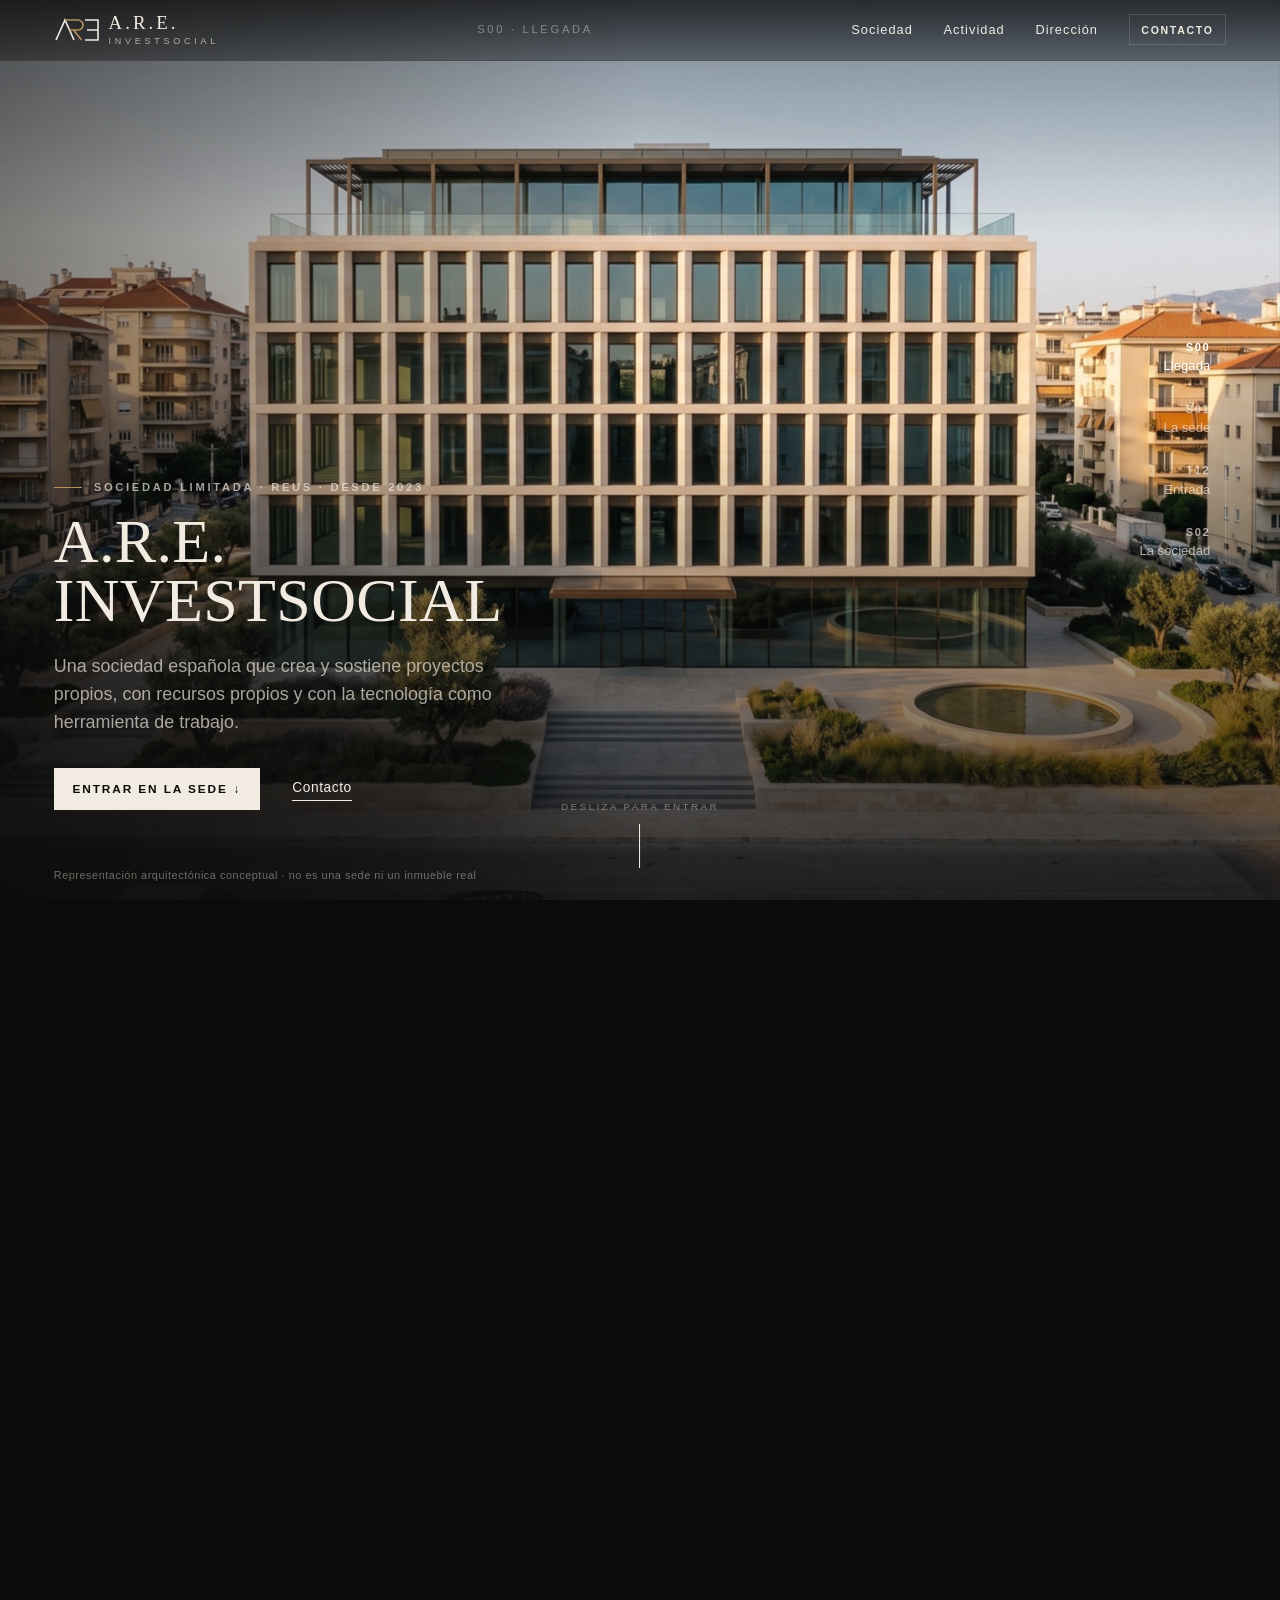
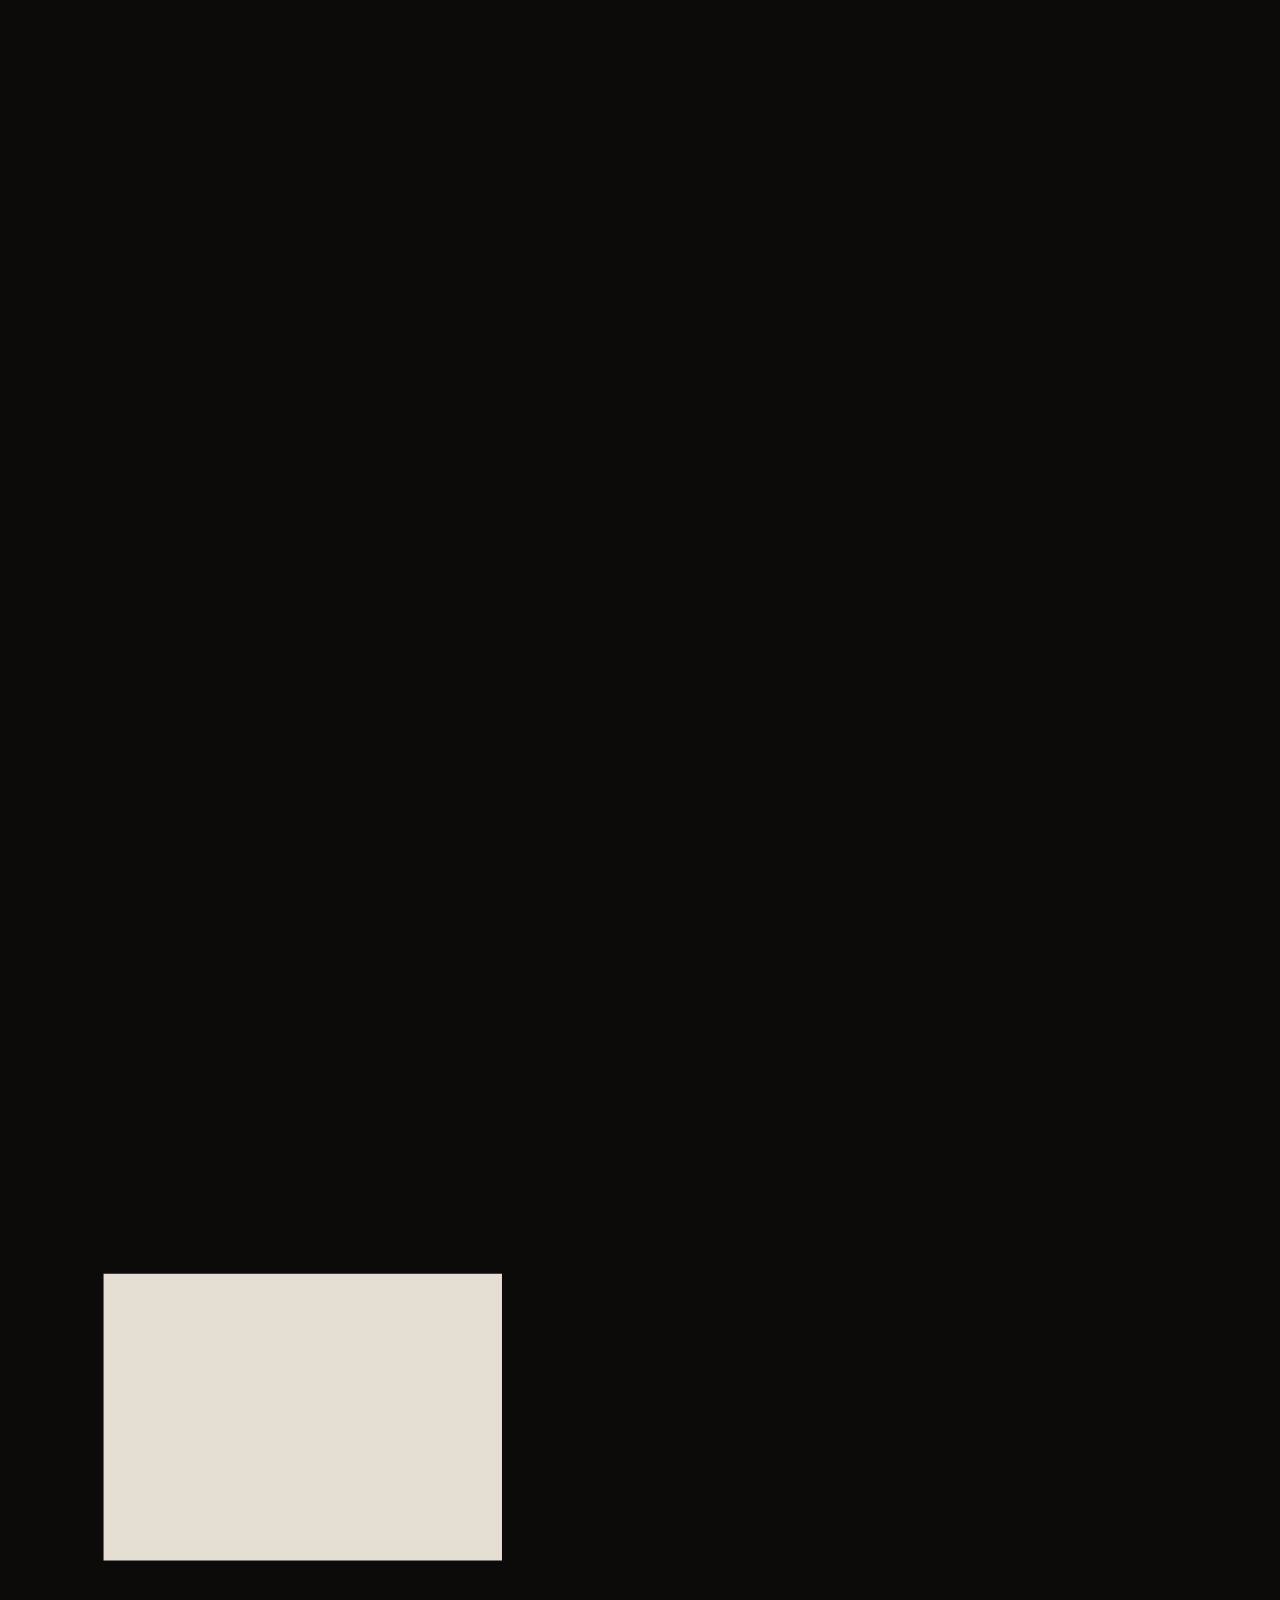
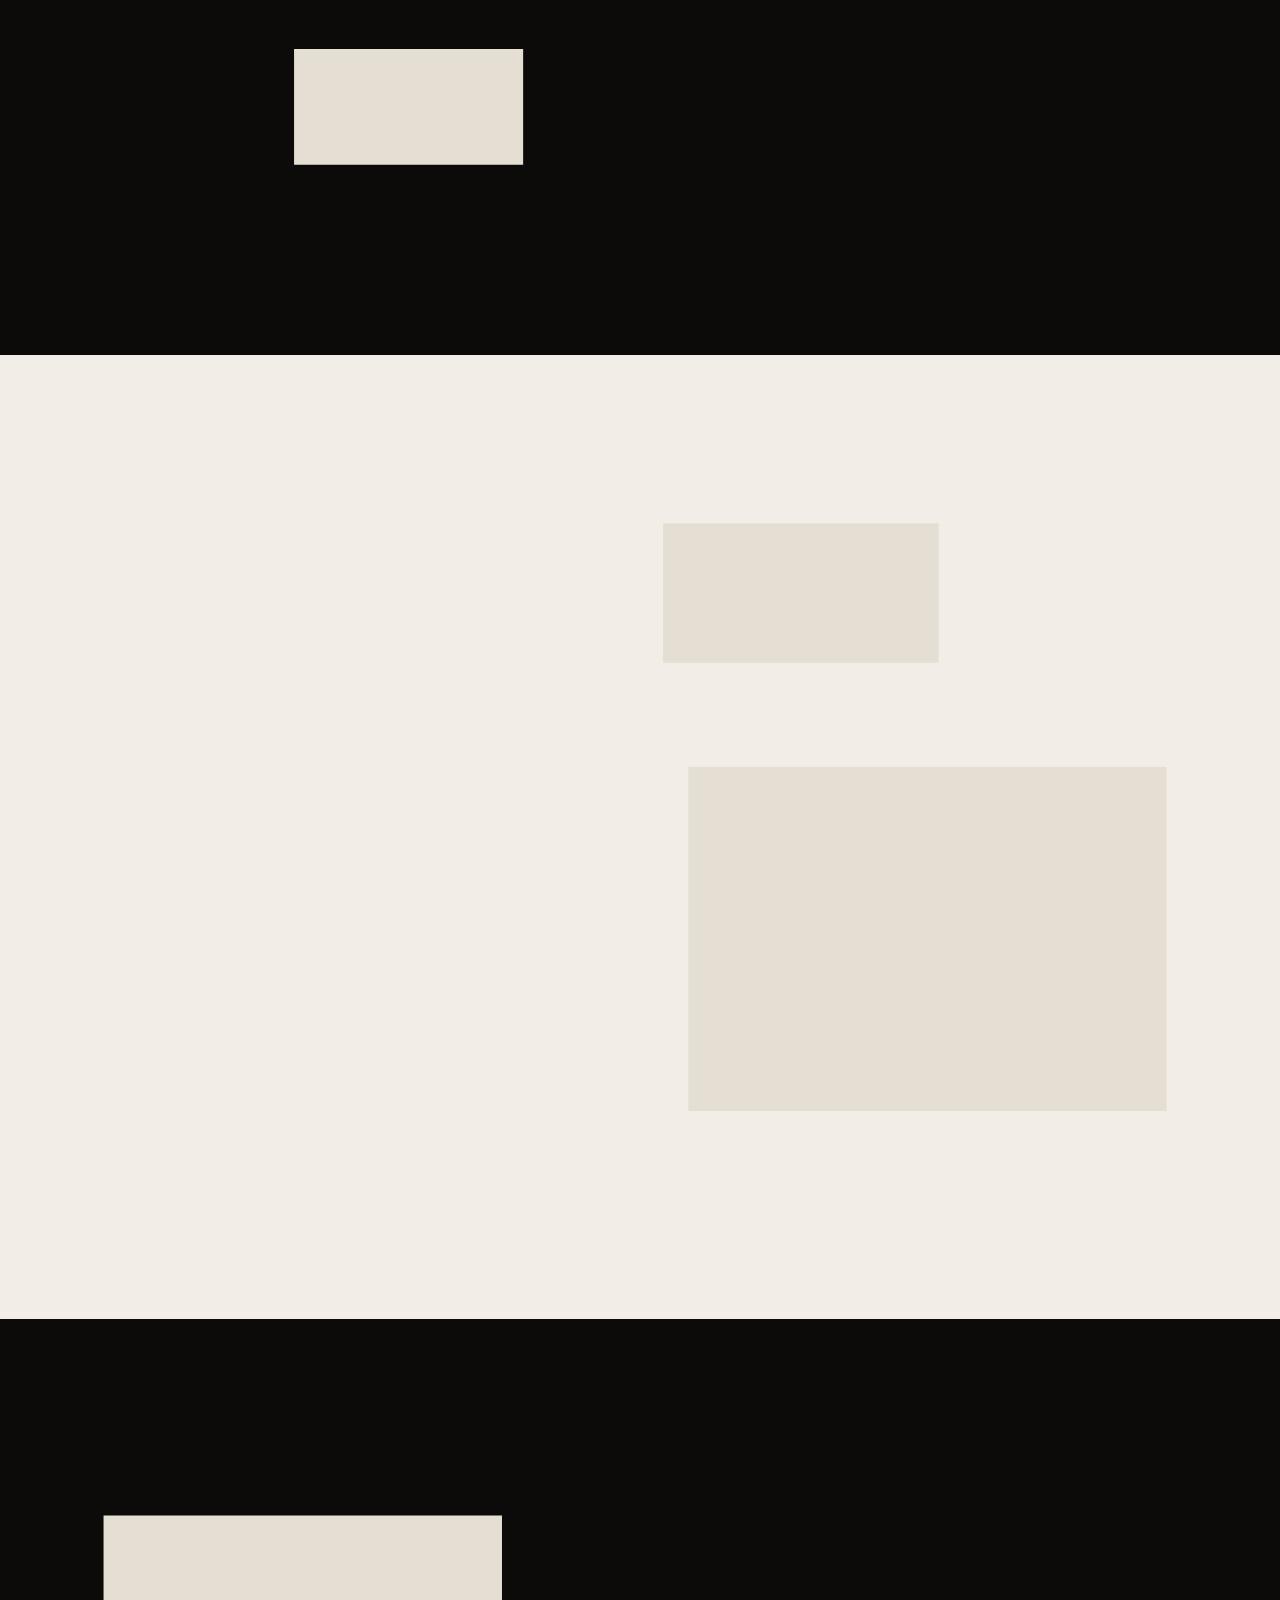
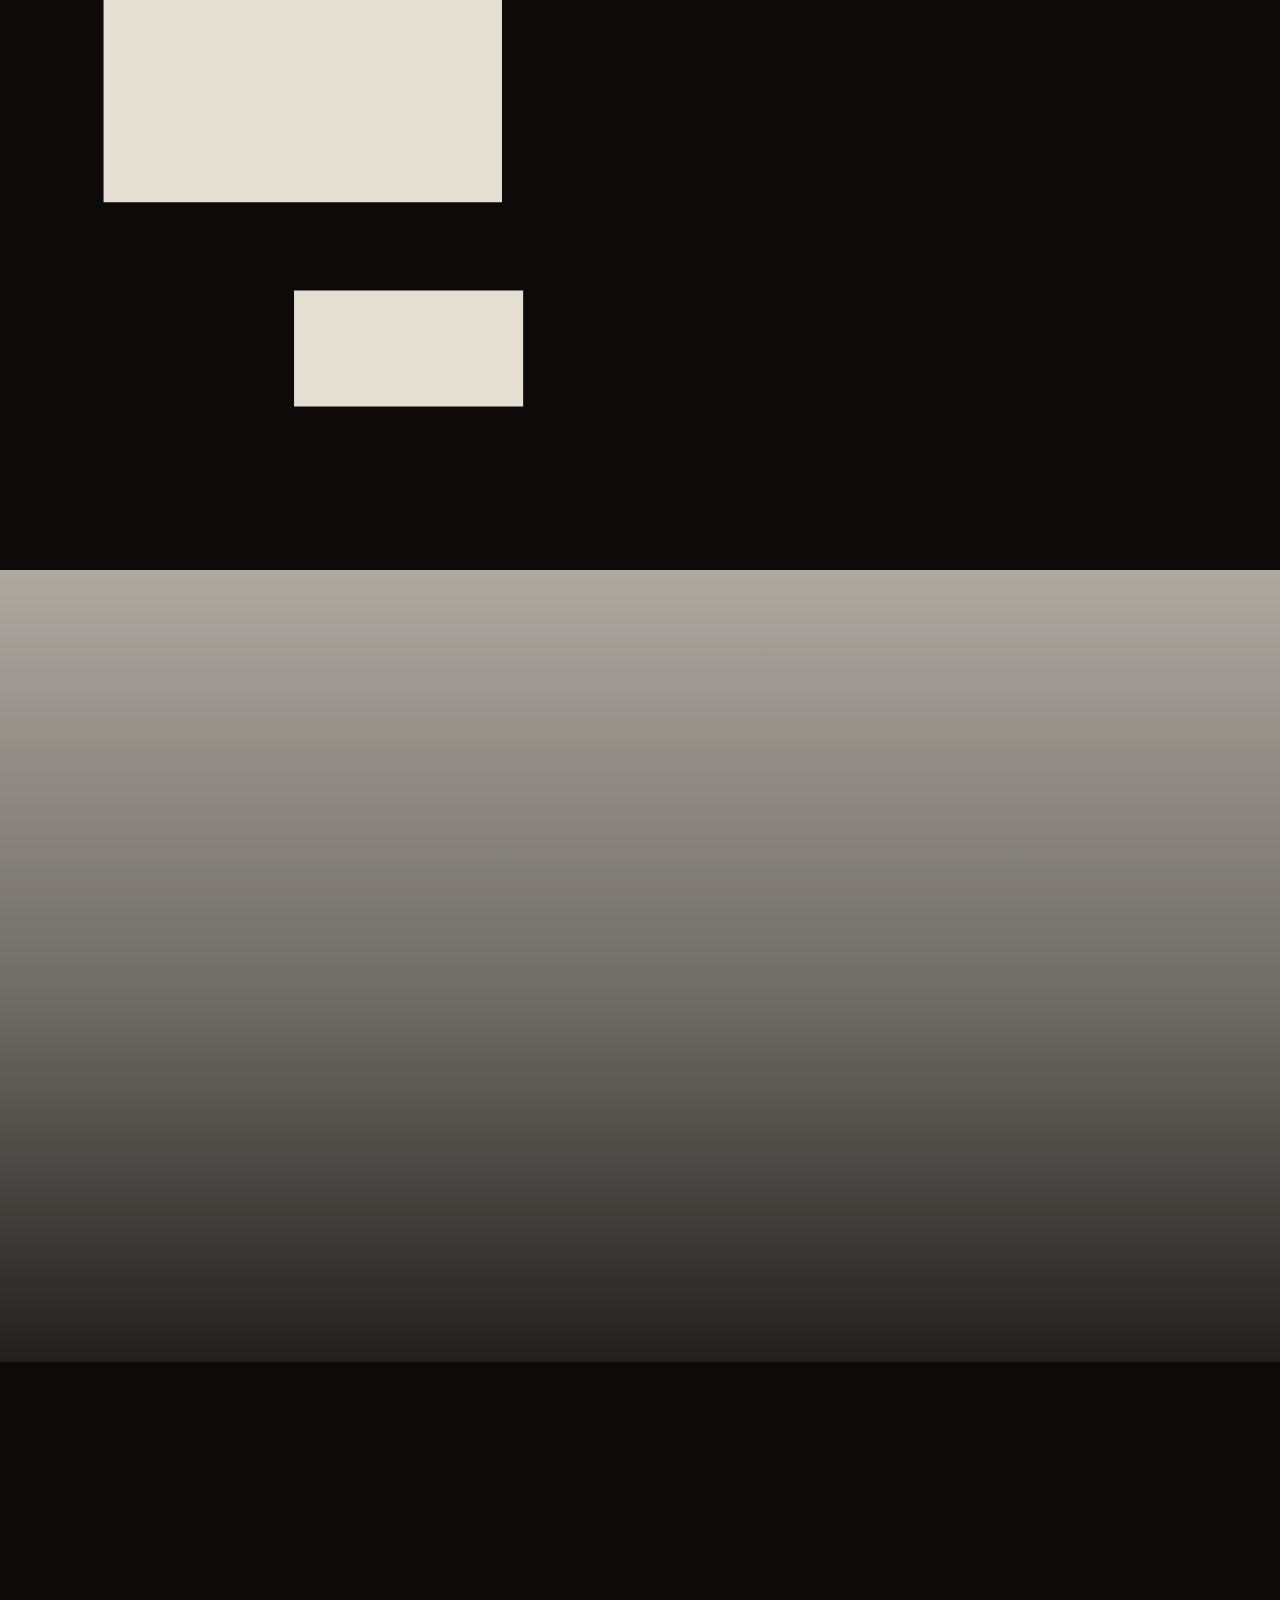
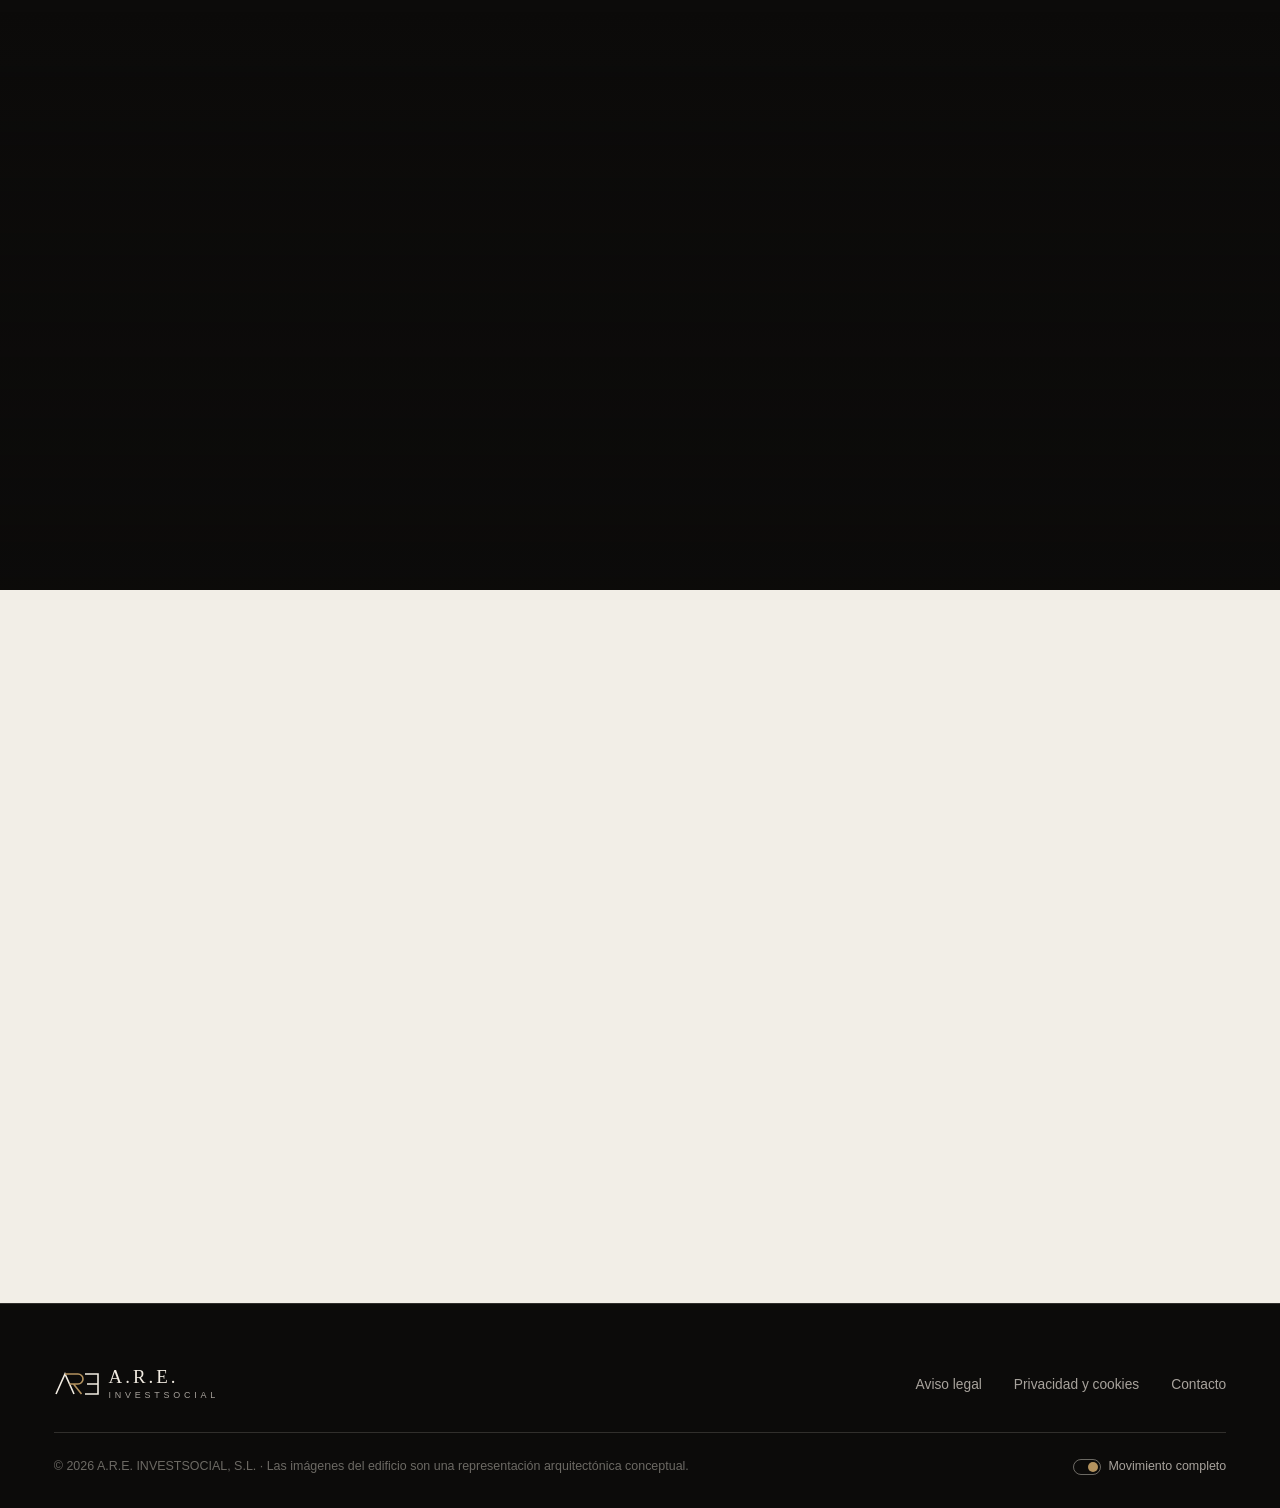
==== index.html @ 9e73d2ab "Build de validación (sin domicilio; no publicable)" ====
<!doctype html>
<html lang="es">
<head>
  <meta charset="utf-8">
  <meta name="viewport" content="width=device-width, initial-scale=1, viewport-fit=cover">
  <meta http-equiv="Content-Security-Policy" content="default-src 'self'; script-src 'self'; style-src 'self'; img-src 'self' data:; media-src 'self'; font-src 'self'; connect-src 'self'; object-src 'none'; base-uri 'none'; form-action 'none'">
  <meta name="referrer" content="strict-origin-when-cross-origin">
  <title>A.R.E. INVESTSOCIAL · Sociedad limitada · Reus</title>
  <meta name="description" content="A.R.E. INVESTSOCIAL, S.L. es una sociedad limitada española, constituida en Reus en 2023, que desarrolla proyectos empresariales propios, administra sus recursos con prudencia y trabaja con tecnología e inteligencia artificial.">
  <meta name="robots" content="noindex, nofollow">
  <link rel="canonical" href="https://areinvestsocial.com/">
  <meta property="og:type" content="website">
  <meta property="og:locale" content="es_ES">
  <meta property="og:site_name" content="A.R.E. INVESTSOCIAL">
  <meta property="og:title" content="A.R.E. INVESTSOCIAL · Sociedad limitada · Reus">
  <meta property="og:description" content="Sociedad limitada española, constituida en Reus en 2023, que desarrolla proyectos empresariales propios y trabaja con tecnología e inteligencia artificial.">
  <meta property="og:url" content="https://areinvestsocial.com/">
  <meta property="og:image" content="https://areinvestsocial.com/img/og.jpg">
  <meta property="og:image:width" content="1200">
  <meta property="og:image:height" content="630">
  <meta name="twitter:card" content="summary_large_image">
  <meta name="theme-color" content="#0c0b0a">
  <link rel="icon" href="assets/img/favicon.svg" type="image/svg+xml">
  <link rel="preload" as="image" href="img/s00-aerea-hf.jpg" fetchpriority="high">
  <link rel="stylesheet" href="assets/css/tokens.css">
  <link rel="stylesheet" href="assets/css/site.css">
  <link rel="stylesheet" href="assets/css/convergencia.css">
  <script type="module" src="assets/js/journey.js"></script>
</head>
<body>
  <!-- S00 · Marca: apertura breve mientras decodifica la primera imagen (sustituye a la aérea hasta que exista el master 01) -->
  <div class="intro" aria-hidden="true">
    <svg class="intro__logo" viewBox="0 0 92 48"><path pathLength="1" d="M4 44 22 4l18 40" fill="none" stroke="currentColor" stroke-width="2.4"/><path pathLength="1" class="intro__r" d="M22 4h26a10 10 0 0 1 0 20H31m8 0 16 20" fill="none" stroke-width="2.4"/><path pathLength="1" class="intro__e" d="M62 4h26v40H62M66 24h22" fill="none" stroke="currentColor" stroke-width="2.4"/></svg>
    <p class="intro__name">A.R.E. INVESTSOCIAL</p>
  </div>
  <a class="skip" href="#contenido">Saltar al contenido</a>

  <header class="site-header">
    <a class="brand" href="#recorrido" data-go="0" aria-label="A.R.E. INVESTSOCIAL — inicio">
      <svg class="brand__logo" viewBox="0 0 92 48" aria-hidden="true"><path d="M4 44 22 4l18 40M62 4h26v40H62M66 24h22" fill="none" stroke="currentColor" stroke-width="3.2" stroke-linejoin="miter"/><path class="brand__r" d="M22 4h26a10 10 0 0 1 0 20H31m8 0 16 20" fill="none" stroke-width="3.2"/></svg>
      <span class="brand__text"><span class="brand__mark">A.R.E.</span><span class="brand__name">Investsocial</span></span>
    </a>
    <p class="site-header__scene" aria-live="polite"><span data-nav-scene>S00 · Llegada</span></p>
    <nav class="site-nav" aria-label="Principal">
      <a href="#estructura" data-go="0.9" class="nav-link">Sociedad</a>
      <a href="#desarrollo" class="nav-link">Actividad</a>
      <a href="#direccion" class="nav-link">Dirección</a>
      <a href="#contacto" class="btn btn--ghost btn--sm">Contacto</a>
    </nav>
    <details class="menu">
      <summary aria-label="Abrir menú"><span></span><span></span></summary>
      <nav class="menu__panel" aria-label="Menú">
        <a href="#estructura" data-go="0.9">01 · La sociedad</a>
        <a href="#desarrollo">02 · Desarrollo empresarial</a>
        <a href="#capital">03 · Recursos propios</a>
        <a href="#tecnologia">04 · Tecnología</a>
        <a href="#direccion">05 · Dirección y visión</a>
        <a href="#contacto">06 · Contacto</a>
      </nav>
    </details>
  </header>

  <main id="contenido">
    <!-- RECORRIDO · S00 aérea (shot 01) → S01 plaza (02) → S01B aproximación (03) → T12 umbral + acceso (04) → S02 vestíbulo (06) → atrio vertical (07). Capas = pósteres; data-clip opcional. -->
    <section class="journey" id="recorrido" data-journey aria-label="Recorrido por la sede conceptual">
      <div class="journey__sticky">
        <div class="stage" aria-hidden="true">
          <img class="layer" data-layer="s00" src="img/s00-aerea-hf.jpg" alt="" width="1920" height="1071" decoding="async" fetchpriority="high">
          <img class="layer" data-layer="s01" src="img/s01-plaza.jpg" alt="" width="1376" height="768" decoding="async">
          <img class="layer" data-layer="s03" src="img/s03-aproximacion.jpg" alt="" width="1920" height="1071" decoding="async" fetchpriority="low">
          <img class="layer" data-layer="s04" src="img/s04-acceso.jpg" alt="" width="1920" height="1085" decoding="async" fetchpriority="low">
          <img class="layer" data-layer="s02" src="img/s06-vestibulo.jpg" alt="" width="1920" height="1085" decoding="async" fetchpriority="low">
          <img class="layer" data-layer="s07" src="img/s07-atrio-vertical.jpg" alt="" width="1920" height="1086" decoding="async" fetchpriority="low">
          <div class="stage__flash" data-flash></div>
          <div class="stage__scrim"></div>
          <div class="stage__scrim--hero" data-hero-scrim></div>
          <div class="stage__dim" data-dim></div>
        </div>

        <!-- S01 · ¿Quiénes somos? -->
        <div class="panel panel--hero" data-in="0" data-out="0.07">
          <p class="eyebrow" data-status="fact">Sociedad limitada · Reus · desde 2023</p>
          <h1 class="display" data-status="copy">A.R.E.<br>INVESTSOCIAL</h1>
          <p class="lead" data-status="copy">Una sociedad española que crea y sostiene proyectos propios, con recursos propios y con la tecnología como herramienta de trabajo.</p>
          <div class="panel__actions">
            <a class="btn btn--light" href="#recorrido" data-go="0.46">Entrar en la sede <span aria-hidden="true">↓</span></a>
            <a class="link" href="#contacto">Contacto</a>
          </div>
        </div>

        <!-- S01B · ¿Qué es este edificio? -->
        <div class="panel" data-in="0.14" data-out="0.34">
          <p class="eyebrow"><span class="eyebrow__code">S01B</span> La sede</p>
          <h2 class="h2" data-status="copy">Una arquitectura<br>para explicar la sociedad.</h2>
          <p class="body" data-status="fact">El edificio que recorre esta web es una representación arquitectónica conceptual: no es una sede ni un inmueble real. Su programa —una planta por área— ordena el relato de la sociedad.</p>
        </div>

        <!-- S02 · ¿Cómo está organizada? -->
        <div class="panel panel--wide" id="estructura" data-in="0.84" data-out="1.01">
          <p class="eyebrow"><span class="eyebrow__code">S02</span> La sociedad</p>
          <h2 class="h2" data-status="copy">Una sola estructura,<br>tres áreas de trabajo.</h2>
          <ol class="axes">
            <li><a href="#desarrollo"><span class="axes__floor">P1</span><span>Desarrollo empresarial</span><span class="axes__go" aria-hidden="true">→</span></a></li>
            <li data-status="copy"><a href="#capital"><span class="axes__floor">P2</span><span>Recursos propios</span><span class="axes__go" aria-hidden="true">→</span></a></li>
            <li data-status="copy"><a href="#tecnologia"><span class="axes__floor">P3</span><span>Tecnología aplicada</span><span class="axes__go" aria-hidden="true">→</span></a></li>
          </ol>
          <p class="body body--small" data-status="copy">Las tres comparten caja, dirección y criterio: se decide con datos, se documenta y se publica solo lo que puede acreditarse.</p>
        </div>

        <nav class="rail" aria-label="Escenas del recorrido">
          <div class="rail__track" aria-hidden="true"><div class="rail__fill" data-rail-fill></div></div>
          <button type="button" class="rail__step" data-go="0.02" data-scene="s00" aria-current="step"><span class="rail__code">S00</span><span class="rail__name">Llegada</span></button>
          <button type="button" class="rail__step" data-go="0.2" data-scene="s01"><span class="rail__code">S01</span><span class="rail__name">La sede</span></button>
          <button type="button" class="rail__step" data-go="0.46" data-scene="t12"><span class="rail__code">T12</span><span class="rail__name">Entrada</span></button>
          <button type="button" class="rail__step" data-go="0.9" data-scene="s02"><span class="rail__code">S02</span><span class="rail__name">La sociedad</span></button>
        </nav>

        <div class="motion-note" data-motion-note hidden>
          <p>Tu sistema tiene activado «Reducir movimiento»: verás imágenes fijas.</p>
          <button type="button" class="btn btn--sm btn--light" data-motion-on>Activar recorrido</button>
        </div>
        <p class="concept">Representación arquitectónica conceptual · no es una sede ni un inmueble real</p>
        <div class="scroll-cue" data-cue aria-hidden="true"><span class="scroll-cue__label">Desliza para entrar</span><span class="scroll-cue__line"><span></span></span></div>
        <pre class="hud" data-hud hidden aria-hidden="true"></pre>
      </div>
    </section>

    <!-- CAPÍTULOS · S03–S07 -->
    <nav class="chapters" aria-label="Capítulos" data-chapters>
      <a href="#desarrollo" data-chapter="desarrollo"><span>03</span>Desarrollo</a>
      <a href="#capital" data-chapter="capital"><span>04</span>Recursos</a>
      <a href="#tecnologia" data-chapter="tecnologia"><span>05</span>Tecnología</a>
      <a href="#direccion" data-chapter="direccion"><span>06</span>Dirección</a>
      <a href="#contacto" data-chapter="contacto"><span>07</span>Contacto</a>
    </nav>

    <!-- S03 · ¿Cómo se desarrollan los proyectos? -->
    <section class="area area--dark" id="desarrollo" aria-labelledby="desarrollo-t" data-chapter-section>
      <div class="area__media">
        <figure class="area__img" data-parallax data-mask data-shot="08" aria-hidden="true"><img src="img/s08-desarrollo.jpg" alt="" loading="lazy" decoding="async"></figure>
        <figure class="area__detail" data-mask data-shot="09" aria-hidden="true"><img src="img/s09-desarrollo-detalle.jpg" alt="" loading="lazy" decoding="async"></figure>
      </div>
      <div class="area__body" data-reveal>
        <p class="chapter-no" aria-hidden="true">03</p>
        <p class="eyebrow"><span class="eyebrow__code">P1</span> Desarrollo empresarial</p>
        <h2 class="h2" id="desarrollo-t" data-status="copy">Cada proyecto se prueba<br>antes de crecer.</h2>
        <p class="text text--dark" data-status="copy">La sociedad impulsa y gestiona iniciativas propias, desde la detección de una oportunidad hasta su puesta en marcha. Trabaja por fases cortas: un prototipo de bajo coste valida la idea antes de comprometer más recursos, y el proyecto solo continúa si los datos lo justifican.</p>
        <ol class="steps" data-status="copy">
          <li><span>01</span>Oportunidad y viabilidad</li>
          <li><span>02</span>Prototipo y prueba</li>
          <li><span>03</span>Lanzamiento y operación</li>
        </ol>
        <div class="scope">
          <p class="label" data-status="fact">Ámbitos del objeto social inscrito</p>
          <p class="text text--dark text--small" data-status="fact">Promoción inmobiliaria; asesoramiento inmobiliario; reforma, rehabilitación y construcción; compraventa e importación de vehículos; transporte de paquetería y mercancías por carretera (Registro Mercantil de Tarragona, BORME 30-03-2023 y 21-01-2026).</p>
        </div>
        <p class="pending" data-status="copy">Iniciativas con presentación pública: en preparación.</p>
      </div>
    </section>

    <!-- S04 · ¿Cómo gestiona su capital? -->
    <section class="area area--reverse" id="capital" aria-labelledby="capital-t" data-chapter-section>
      <div class="area__media">
        <figure class="area__img" data-parallax data-mask data-shot="10" aria-hidden="true"><img src="img/s10-capital.jpg" alt="" loading="lazy" decoding="async"></figure>
        <figure class="area__detail" data-mask data-shot="11" aria-hidden="true"><img src="img/s11-capital-detalle.jpg" alt="" loading="lazy" decoding="async"></figure>
      </div>
      <div class="area__body" data-reveal>
        <p class="chapter-no chapter-no--dark" aria-hidden="true">04</p>
        <p class="eyebrow eyebrow--dark"><span class="eyebrow__code">P2</span> Recursos propios</p>
        <h2 class="h2 h2--dark" id="capital-t" data-status="copy">Recursos propios,<br>con horizonte largo.</h2>
        <p class="text" data-status="copy">La sociedad administra sus recursos propios con criterios de prudencia: cada decisión se documenta y se revisa con el tiempo.</p>
        <p class="notice" data-status="copy"><strong>A.R.E. INVESTSOCIAL no presta servicios de inversión ni de asesoramiento financiero a terceros, no gestiona carteras ajenas, no capta fondos del público y no ofrece productos financieros.</strong> La información de esta web es institucional y no constituye una recomendación de inversión.</p>
      </div>
    </section>

    <!-- S05 · ¿Qué papel tiene la tecnología? -->
    <section class="area area--dark" id="tecnologia" aria-labelledby="tecnologia-t" data-chapter-section>
      <div class="area__media">
        <figure class="area__img" data-parallax data-mask data-shot="12" aria-hidden="true"><img src="img/s12-tecnologia.jpg" alt="" loading="lazy" decoding="async"></figure>
        <figure class="area__detail" data-mask data-shot="13" aria-hidden="true"><img src="img/s13-tecnologia-detalle.jpg" alt="" loading="lazy" decoding="async"></figure>
      </div>
      <div class="area__body" data-reveal>
        <p class="chapter-no" aria-hidden="true">05</p>
        <p class="eyebrow"><span class="eyebrow__code">P3</span> Tecnología aplicada</p>
        <h2 class="h2" id="tecnologia-t" data-status="copy">La inteligencia artificial,<br>como herramienta de trabajo.</h2>
        <p class="text text--dark" data-status="copy">La sociedad trabaja con herramientas digitales y modelos de inteligencia artificial —entre ellos Claude, de Anthropic— para programar, documentar, revisar y automatizar su propio trabajo. Nada se da por bueno sin comprobar que funciona.</p>
        <p class="text text--dark text--small" data-status="fact">Esta misma web se ha diseñado y programado con asistencia de IA y revisión humana.</p>
        <p class="pending" data-status="copy">Productos digitales propios: en preparación.</p>
      </div>
    </section>

    <!-- S06 · ¿Quién dirige y hacia dónde? -->
    <section class="vision" id="direccion" aria-labelledby="direccion-t" data-chapter-section>
      <figure class="vision__img" data-parallax data-shot="14" aria-hidden="true"><img src="img/s14-direccion.jpg" alt="" loading="lazy" decoding="async"></figure>
      <div class="vision__body" data-reveal>
        <p class="chapter-no" aria-hidden="true">06</p>
        <p class="eyebrow"><span class="eyebrow__code">P4</span> Dirección y visión</p>
        <h2 class="h2" id="direccion-t" data-status="copy">Construir paso a paso,<br>explicar cada decisión.</h2>
        <p class="lead" data-status="fact">La dirección de la sociedad corresponde a su administrador, Alexandre García.</p>
        <p class="body" data-status="copy">La visión es sencilla: una sociedad sólida que combine actividad empresarial, tecnología aplicada y una gestión prudente de sus recursos, y que pueda explicar cada decisión con datos verificables.</p>
        <ul class="limits" data-status="copy">
          <li>No captamos fondos del público.</li>
          <li>No ofrecemos productos ni servicios financieros a terceros.</li>
          <li>No publicamos cifras, clientes ni proyectos que no podamos acreditar.</li>
        </ul>
      </div>
    </section>

    <!-- Cierre · terraza (shot 15): el recorrido termina arriba, mirando a la ciudad, y lleva a contacto -->
    <section class="closing" id="terraza" aria-labelledby="terraza-t">
      <figure class="closing__img" data-parallax data-shot="15" aria-hidden="true"><img src="img/s15-terraza.jpg" alt="" loading="lazy" decoding="async"></figure>
      <div class="closing__body" data-reveal>
        <p class="eyebrow"><span class="eyebrow__code">Cubierta</span> Terraza</p>
        <h2 class="h2" id="terraza-t" data-status="copy">Desde arriba,<br>la puerta sigue abierta.</h2>
        <p class="lead" data-status="copy">¿Una propuesta, una colaboración o una consulta para la sociedad? Escríbenos y te responderemos.</p>
        <div class="panel__actions">
          <a class="btn btn--light" href="#contacto">Hablar con A.R.E. <span aria-hidden="true">↓</span></a>
          <a class="link" href="#estructura" data-go="0.9">Conocer la sociedad</a>
        </div>
      </div>
    </section>

    <!-- S07 · ¿Cómo contacto? -->
    <section class="contact" id="contacto" aria-labelledby="contacto-t" data-chapter-section>
      <div class="contact__body" data-reveal>
        <p class="chapter-no chapter-no--dark" aria-hidden="true">07</p>
        <p class="eyebrow eyebrow--dark"><span class="eyebrow__code">P5</span> Contacto</p>
        <h2 class="h2 h2--dark" id="contacto-t">Propuestas, colaboraciones<br>y consultas.</h2>
        <p class="contact__mail" data-status="fact"><a href="mailto:alexandre.garcia@areinvestsocial.com">alexandre.garcia<wbr>@areinvestsocial.com</a></p>
        <p class="text">Indica tu nombre, tu organización y el motivo. No envíes datos sensibles por correo; los mensajes se tratan según la <a class="link link--dark" href="privacidad.html">política de privacidad</a>.</p>
      </div>
      <dl class="facts" data-reveal>
        <div data-status="fact"><dt>Denominación</dt><dd>A.R.E. INVESTSOCIAL, S.L.</dd></div>
        <div data-status="fact"><dt>Forma jurídica</dt><dd>Sociedad de responsabilidad limitada</dd></div>
        <div data-status="fact"><dt>Constitución</dt><dd>Reus, 7 de marzo de 2023</dd></div>
        <div data-status="fact"><dt>NIF</dt><dd>B44826394</dd></div>
        <div data-status="fact"><dt>Registro</dt><dd>R. M. de Tarragona · tomo 3361, folio 93, hoja T-60127</dd></div>
        <div data-status="fact"><dt>Domicilio social</dt><dd>[domicilio pendiente: build de validación]</dd></div>
      </dl>
    </section>
  </main>

  <footer class="site-footer">
    <div class="site-footer__row">
      <a class="brand" href="#recorrido" data-go="0"><svg class="brand__logo" viewBox="0 0 92 48" aria-hidden="true"><path d="M4 44 22 4l18 40M62 4h26v40H62M66 24h22" fill="none" stroke="currentColor" stroke-width="3.2" stroke-linejoin="miter"/><path class="brand__r" d="M22 4h26a10 10 0 0 1 0 20H31m8 0 16 20" fill="none" stroke-width="3.2"/></svg><span class="brand__text"><span class="brand__mark">A.R.E.</span><span class="brand__name">Investsocial</span></span></a>
      <nav class="site-footer__links" aria-label="Legal">
        <a href="aviso-legal.html">Aviso legal</a>
        <a href="privacidad.html">Privacidad y cookies</a>
        <a href="mailto:alexandre.garcia@areinvestsocial.com">Contacto</a>
      </nav>
    </div>
    <div class="site-footer__row site-footer__row--meta">
      <p>© 2026 A.R.E. INVESTSOCIAL, S.L. · Las imágenes del edificio son una representación arquitectónica conceptual.</p>
      <button type="button" class="toggle" data-motion-toggle aria-pressed="true"><i aria-hidden="true"></i><span data-motion-label>Movimiento completo</span></button>
    </div>
  </footer>
</body>
</html>
---- assets/css/tokens.css ----
/* A.R.E. V2 — tokens del sistema visual.
   Paleta derivada de la biblia del edificio: piedra caliza, roble, bronce oscuro, vidrio; noche cálida para el recorrido. */
:root {
  /* Color */
  --ink: #0c0b0a;          /* noche cálida: fondo del recorrido */
  --ink-2: #161412;
  --ink-3: #221f1b;
  --bone: #f2eee7;         /* caliza apomazada: fondo editorial */
  --stone: #e4ded3;
  --stone-2: #cfc7b9;
  --oak: #8a6a48;
  --bronze: #b4935f;       /* acento único */
  --bronze-deep: #7d6440;
  --glass: #8f9a93;

  --on-dark: #f1ebe1;
  --on-dark-2: rgba(241, 235, 225, 0.68);
  --on-dark-3: rgba(241, 235, 225, 0.42);
  --line-dark: rgba(241, 235, 225, 0.16);
  --on-light: #161412;
  --on-light-2: #57504a;
  --on-light-3: #8a8279;
  --line-light: rgba(22, 20, 18, 0.14);

  /* Tipografía */
  --f-display: 'Iowan Old Style', 'Palatino Linotype', Georgia, serif;
  --f-text: -apple-system, BlinkMacSystemFont, 'Segoe UI', 'Helvetica Neue', Arial, sans-serif;
  --t-display: clamp(2.7rem, 1.2rem + 5.4vw, 7rem);
  --t-h2: clamp(2.1rem, 1.1rem + 3.2vw, 4.4rem);
  --t-h3: clamp(1.35rem, 1.1rem + 0.8vw, 1.85rem);
  --t-lead: clamp(1.05rem, 0.95rem + 0.42vw, 1.32rem);
  --t-body: 1rem;
  --t-small: 0.875rem;
  --t-label: 0.7rem;
  --track-label: 0.24em;

  /* Espacio (escala 4/8) */
  --s-1: 4px; --s-2: 8px; --s-3: 12px; --s-4: 16px; --s-5: 24px; --s-6: 32px;
  --s-7: 48px; --s-8: 64px; --s-9: 96px; --s-10: 128px; --s-11: 192px;
  --gutter: clamp(20px, 4.2vw, 64px);
  --maxw: 1440px;

  /* Movimiento */
  --ease-out: cubic-bezier(0.16, 1, 0.3, 1);
  --ease-io: cubic-bezier(0.65, 0, 0.35, 1);
  --d-1: 160ms; --d-2: 320ms; --d-3: 700ms; --d-4: 1200ms;

  /* Recorrido */
  --journey-length: 6.5;   /* altura del recorrido en pantallas (6 masters, 5 cortes) */
}
@media (max-width: 760px) {
  :root { --journey-length: 5.5; }
}
---- assets/css/site.css ----
/* A.R.E. — versión maestra. Tokens en tokens.css. Sin dependencias ni recursos de terceros. */
*,*::before,*::after{box-sizing:border-box}
html{background:var(--ink);color:var(--on-dark);font-family:var(--f-text);font-size:16px;-webkit-text-size-adjust:100%;scroll-behavior:smooth}
@media (prefers-reduced-motion:reduce){html{scroll-behavior:auto}}
body{margin:0;line-height:1.55;-webkit-font-smoothing:antialiased;text-rendering:optimizeLegibility}
img{display:block;max-width:100%}
a{color:inherit}
h1,h2,h3,p,ul,ol,dl,dd,figure{margin:0}
:focus-visible{outline:2px solid var(--bronze);outline-offset:3px}
::selection{background:var(--bronze);color:var(--ink)}
.skip{position:absolute;left:-999px;top:0;background:var(--bone);color:var(--on-light);padding:var(--s-3) var(--s-4);z-index:60}
.skip:focus{left:var(--s-4);top:var(--s-4)}

/* ── Marca y cabecera ─────────────────────────────── */
.site-header{position:fixed;inset:0 0 auto 0;z-index:40;display:flex;align-items:center;justify-content:space-between;gap:var(--s-4);padding:14px var(--gutter);background:linear-gradient(180deg,rgba(12,11,10,.72),rgba(12,11,10,.38));-webkit-backdrop-filter:blur(12px) saturate(1.2);backdrop-filter:blur(12px) saturate(1.2);border-bottom:1px solid var(--line-dark)}
.brand{display:inline-flex;align-items:center;gap:.55em;text-decoration:none;color:var(--on-dark)}
.brand__logo{width:46px;height:24px}
.brand__mark{font-family:var(--f-display);font-size:1.2rem;letter-spacing:.12em}
.brand__name{font-size:.66rem;letter-spacing:.32em;text-transform:uppercase;color:var(--on-dark-2)}
.site-header__scene{font-size:var(--t-label);letter-spacing:var(--track-label);text-transform:uppercase;color:var(--on-dark-3)}
.site-nav{display:flex;gap:clamp(14px,2.4vw,32px);align-items:center}
.nav-link{text-decoration:none;font-size:.8rem;letter-spacing:.08em;position:relative;padding:6px 0}
.nav-link::after{content:"";position:absolute;left:0;right:0;bottom:0;height:1px;background:var(--bronze);transform:scaleX(0);transform-origin:left;transition:transform var(--d-2) var(--ease-out)}
.nav-link:hover::after,.nav-link:focus-visible::after{transform:scaleX(1)}

/* ── Botones y enlaces ────────────────────────────── */
.btn{position:relative;display:inline-flex;align-items:center;gap:.5em;padding:.9em 1.5em;border:1px solid var(--on-dark);text-decoration:none;font-size:.74rem;font-weight:600;letter-spacing:.16em;text-transform:uppercase;background:transparent;color:var(--on-dark);cursor:pointer;overflow:hidden;isolation:isolate;transition:color var(--d-2) var(--ease-out),border-color var(--d-2)}
.btn::before{content:"";position:absolute;inset:0;z-index:-1;background:var(--on-dark);transform:scaleY(0);transform-origin:bottom;transition:transform var(--d-2) var(--ease-out)}
.btn:hover,.btn:focus-visible{color:var(--ink)}
.btn:hover::before,.btn:focus-visible::before{transform:scaleY(1)}
.btn--light{background:var(--on-dark);color:var(--ink)}
.btn--light::before{background:var(--bronze)}
.btn--ghost{border-color:var(--line-dark)}
.btn--sm{padding:.6em 1.1em;font-size:.66rem}
.link{text-decoration:none;font-size:.86rem;letter-spacing:.04em;background:linear-gradient(currentColor,currentColor) 0 100%/100% 1px no-repeat;padding-bottom:3px;transition:background-size var(--d-2) var(--ease-out)}
.link:hover{background-size:0 1px;background-position:100% 100%}

/* ── Tipografía ───────────────────────────────────── */
.eyebrow{margin-bottom:var(--s-4);font-size:var(--t-label);font-weight:600;letter-spacing:var(--track-label);text-transform:uppercase;color:var(--on-dark-2);display:flex;align-items:center;gap:12px}
.eyebrow::before{content:"";width:28px;height:1px;background:var(--bronze);flex:none}
.eyebrow__code{color:var(--bronze)}
.eyebrow--dark{color:var(--on-light-2)}
.eyebrow--dark .eyebrow__code{color:var(--bronze-deep)}
.display{margin-bottom:var(--s-5);font-family:var(--f-display);font-weight:400;font-size:var(--t-display);line-height:.98;letter-spacing:-.02em;text-wrap:balance}
.h2{margin-bottom:var(--s-5);font-family:var(--f-display);font-weight:400;font-size:var(--t-h2);line-height:1.04;letter-spacing:-.015em;text-wrap:balance}
.h2--dark{color:var(--on-light)}
.lead{font-size:var(--t-lead);color:var(--on-dark-2);max-width:38rem;margin-bottom:var(--s-6)}
.body{color:var(--on-dark-2);max-width:36rem}
.text{color:var(--on-light-2);max-width:40rem;margin-bottom:var(--s-5)}

/* ── Recorrido ────────────────────────────────────── */
.journey{position:relative;height:calc(var(--journey-length) * 100vh);height:calc(var(--journey-length) * 100svh)}
.journey__sticky{position:sticky;top:0;height:100vh;height:100svh;overflow:hidden;background:var(--ink)}
.stage{position:absolute;inset:0;overflow:hidden}
.layer{position:absolute;inset:0;width:100%;height:100%;object-fit:cover;will-change:transform,opacity;backface-visibility:hidden}
.layer:not([data-layer="s00"]){opacity:0;visibility:hidden}
.layer[data-layer="s03"]{object-position:50% 59%}
.layer[data-layer="s00"]{object-position:50% 71%}
.layer[data-layer="s04"]{object-position:50% 58%}
.layer[data-layer="s07"]{object-position:50% 40%}
.layer[data-layer="s01"]{object-position:50% 60%}
.stage__flash{position:absolute;inset:0;opacity:0;pointer-events:none;background:radial-gradient(ellipse 60% 55% at 50% 52%,rgba(255,236,206,.95),rgba(255,214,160,.35) 55%,rgba(255,214,160,0) 80%)}
.stage__scrim{position:absolute;inset:0;pointer-events:none;background:linear-gradient(180deg,rgba(12,11,10,.42) 0%,rgba(12,11,10,0) 26%,rgba(12,11,10,0) 48%,rgba(12,11,10,.78) 100%),linear-gradient(90deg,rgba(12,11,10,.5) 0%,rgba(12,11,10,.18) 32%,rgba(12,11,10,0) 50%)}
.panel{position:absolute;left:var(--gutter);right:var(--gutter);bottom:clamp(84px,14vh,150px);max-width:46rem;opacity:0;transform:translate3d(0,18px,0);transition:opacity var(--d-3) var(--ease-out),transform var(--d-3) var(--ease-out);pointer-events:none}
.panel.is-on{opacity:1;transform:none;pointer-events:auto}
.panel--hero{max-width:58rem}
.panel__actions{display:flex;gap:var(--s-6);align-items:center;flex-wrap:wrap}
.axes{list-style:none;padding:0;display:grid;border-top:1px solid var(--line-dark);max-width:34rem}
.axes li{border-bottom:1px solid var(--line-dark)}
.axes a{display:flex;gap:var(--s-4);align-items:baseline;padding:14px 0;text-decoration:none;font-size:1.06rem;transition:padding-left var(--d-2) var(--ease-out),color var(--d-2)}
.axes a:hover,.axes a:focus-visible{padding-left:8px;color:#fff}
.axes__floor{color:var(--bronze);font-size:var(--t-label);letter-spacing:.14em;min-width:2em}
.rail{position:absolute;right:var(--gutter);top:50%;transform:translateY(-50%);display:grid;gap:var(--s-5);z-index:5;padding-right:16px}
.rail__track{position:absolute;right:0;top:4px;bottom:4px;width:1px;background:var(--line-dark)}
.rail__fill{position:absolute;inset:0;background:var(--bronze);transform-origin:top;transform:scaleY(0)}
.rail__step{display:grid;text-align:right;background:none;border:0;color:var(--on-dark-3);cursor:pointer;padding:0;font:inherit;transition:color var(--d-2)}
.rail__step[aria-current="step"],.rail__step:hover{color:var(--on-dark)}
.rail__code{font-size:var(--t-label);letter-spacing:.14em;font-weight:600}
.rail__name{font-size:.82rem}
.motion-note{position:absolute;left:var(--gutter);top:86px;display:flex;gap:var(--s-4);align-items:center;flex-wrap:wrap;padding:10px 12px 10px 16px;border:1px solid var(--line-dark);background:rgba(12,11,10,.72);-webkit-backdrop-filter:blur(8px);backdrop-filter:blur(8px);font-size:var(--t-small);max-width:34rem;z-index:6}
.motion-note[hidden]{display:none}
.concept{position:absolute;left:var(--gutter);bottom:var(--s-4);font-size:.68rem;letter-spacing:.05em;color:var(--on-dark-3);max-width:70%}
.scroll-cue{position:absolute;left:50%;bottom:var(--s-6);width:1px;height:44px;background:var(--line-dark);overflow:hidden;transition:opacity var(--d-2)}
.scroll-cue.is-off{opacity:0}
.scroll-cue span{position:absolute;inset:0;background:var(--on-dark);animation:cue 2.2s var(--ease-io) infinite}
@keyframes cue{0%{transform:translateY(-100%)}60%,100%{transform:translateY(100%)}}
.hud{position:absolute;left:var(--gutter);top:86px;margin:0;padding:6px 10px;font:11px/1.35 ui-monospace,Menlo,monospace;color:#d8f5c8;background:rgba(0,0,0,.72);z-index:30;white-space:pre-wrap;max-width:92vw}
.hud[hidden]{display:none}
/* Entrada del titular */
.is-ready .panel--hero.is-on>*{animation:rise 1.3s var(--ease-out) both}
.is-ready .panel--hero.is-on>:nth-child(2){animation-delay:.1s}
.is-ready .panel--hero.is-on>:nth-child(3){animation-delay:.22s}
.is-ready .panel--hero.is-on>:nth-child(4){animation-delay:.34s}
@keyframes rise{from{opacity:0;transform:translate3d(0,22px,0)}to{opacity:1;transform:none}}

/* ── Áreas de actividad (S03–S05) ─────────────────── */
.area{display:grid;grid-template-columns:5fr 6fr;gap:clamp(32px,6vw,96px);align-items:center;background:var(--bone);color:var(--on-light);padding:clamp(72px,11vw,160px) var(--gutter)}
.area--reverse .area__img{order:2}
.area__img,.vision__img{position:relative;overflow:hidden;aspect-ratio:4/5;background:var(--stone)}
.area__img img,.vision__img img{width:100%;height:100%;object-fit:cover;transform:scale(1.12);will-change:transform}
.crop--grid{object-position:24% 30%}
.crop--stone{object-position:5% 50%}
.crop--core{object-position:64% 35%}
.crop--stair{object-position:50% 45%}
.list{list-style:none;padding:0;border-top:1px solid var(--line-light);max-width:40rem;margin-bottom:var(--s-5)}
.list li{position:relative;padding:12px 0 12px 26px;border-bottom:1px solid var(--line-light);color:var(--on-light)}
.list li::before{content:"";position:absolute;left:0;top:1.35em;width:12px;height:1px;background:var(--bronze-deep)}
.pending{font-size:var(--t-small);font-style:italic;color:var(--on-light-3)}
.notice{max-width:40rem;border-left:2px solid var(--bronze-deep);padding:2px 0 2px 16px;font-size:.92rem;color:var(--on-light-2)}
.notice strong{color:var(--on-light);font-weight:600}

/* ── Dirección y visión (S06) ─────────────────────── */
.vision{position:relative;min-height:88vh;display:grid;align-items:end;padding:clamp(72px,11vw,160px) var(--gutter);overflow:hidden}
.vision__img{position:absolute;inset:0;aspect-ratio:auto}
.vision__img::after{content:"";position:absolute;inset:0;background:linear-gradient(0deg,rgba(12,11,10,.9) 0%,rgba(12,11,10,.55) 45%,rgba(12,11,10,.25) 100%)}
.vision__body{position:relative;max-width:46rem}

/* ── Contacto (S07) ───────────────────────────────── */
.contact{background:var(--bone);color:var(--on-light);padding:clamp(72px,11vw,160px) var(--gutter);display:grid;grid-template-columns:6fr 5fr;gap:clamp(32px,6vw,96px);align-items:start}
.contact__mail{font-family:var(--f-display);font-size:clamp(1.3rem,.8rem + 2.2vw,2.6rem);line-height:1.15;margin-bottom:var(--s-5);overflow-wrap:anywhere}
.contact__mail a{text-decoration:none;background:linear-gradient(var(--bronze-deep),var(--bronze-deep)) 0 100%/100% 1px no-repeat;transition:background-size var(--d-3) var(--ease-out)}
.contact__mail a:hover{background-size:0 1px;background-position:100% 100%}
.facts{display:grid;gap:0}
.facts>div{display:grid;grid-template-columns:10rem minmax(0,1fr);gap:var(--s-4);padding:14px 0;border-top:1px solid var(--line-light)}
.facts dt{font-size:var(--t-label);font-weight:600;letter-spacing:.14em;text-transform:uppercase;color:var(--on-light-3)}
.facts dd{overflow-wrap:anywhere}

/* ── Pie ──────────────────────────────────────────── */
.site-footer{padding:var(--s-8) var(--gutter) var(--s-6);display:grid;gap:var(--s-6);border-top:1px solid var(--line-dark)}
.site-footer__row{display:flex;justify-content:space-between;align-items:center;gap:var(--s-5);flex-wrap:wrap}
.site-footer__row--meta{padding-top:var(--s-5);border-top:1px solid var(--line-dark);font-size:.78rem;color:var(--on-dark-3)}
.site-footer__links{display:flex;gap:var(--s-6);flex-wrap:wrap;font-size:.86rem}
.site-footer__links a{text-decoration:none;color:var(--on-dark-2)}
.site-footer__links a:hover{color:var(--on-dark)}
.toggle{display:inline-flex;align-items:center;gap:.6em;background:none;border:0;color:var(--on-dark-2);font:inherit;font-size:.78rem;cursor:pointer;padding:0}
.toggle i{width:28px;height:16px;border-radius:999px;border:1px solid var(--on-dark-3);position:relative}
.toggle i::after{content:"";position:absolute;top:2px;left:2px;width:10px;height:10px;border-radius:50%;background:var(--on-dark-3);transition:transform var(--d-2) var(--ease-out),background var(--d-2)}
.toggle[aria-pressed="true"] i::after{transform:translateX(12px);background:var(--bronze)}

/* ── Revelado (solo lo que aún no se ve; sin JS todo es visible) ── */
.reveal{opacity:0;transform:translate3d(0,26px,0);transition:opacity 1s var(--ease-out),transform 1s var(--ease-out)}
.reveal.is-in{opacity:1;transform:none}

/* ── Movimiento reducido ──────────────────────────── */
.is-reduced .panel,.is-reduced .reveal{transition:none}
.is-reduced .scroll-cue span,.is-reduced .is-ready .panel--hero.is-on>*{animation:none}
.is-reduced .area__img img,.is-reduced .vision__img img{transform:none}

/* ── Revisión de textos (?review=1) ───────────────── */
.is-review [data-status]{position:relative;outline:1px dashed currentColor;outline-offset:4px}
.is-review [data-status]::after{position:absolute;top:-9px;right:-6px;font:600 9px/1 var(--f-text);letter-spacing:.08em;padding:3px 5px;color:#fff}
.is-review [data-status="fact"]{outline-color:#4f8a5b}.is-review [data-status="fact"]::after{content:"FACT";background:#4f8a5b}
.is-review [data-status="copy"]{outline-color:#b4935f}.is-review [data-status="copy"]::after{content:"COPY";background:#8a6a3e}
.is-review [data-status="review"]{outline-color:#c0503f}.is-review [data-status="review"]::after{content:"REVIEW";background:#c0503f}

/* ── Móvil ────────────────────────────────────────── */
@media (max-width:860px){
  .site-header__scene{display:none}
  .area,.contact{grid-template-columns:1fr}
  .area--reverse .area__img{order:0}
  .area__img{aspect-ratio:16/11}
}
@media (max-width:640px){
  .site-header{padding:10px 16px}
  .brand__name{display:none}
  .site-nav .nav-link{display:none}
  .panel{left:16px;right:52px;bottom:96px}
  .rail{right:12px;gap:var(--s-4);padding-right:12px}
  .rail__name{display:none}
  .concept{left:16px;max-width:calc(100% - 32px);font-size:.62rem}
  .motion-note{left:16px;right:16px;top:70px}
  .facts>div{grid-template-columns:1fr;gap:2px}
  .vision{min-height:76vh}
}

/* ── Páginas de texto (legales, 404) ──────────────── */
.page{background:var(--bone);color:var(--on-light)}
.doc{max-width:46rem;margin:0 auto;padding:140px var(--gutter) var(--s-9)}
.doc h2{font-family:var(--f-display);font-weight:400;font-size:1.45rem;margin:2.2em 0 .6em;color:var(--on-light)}
.doc p{color:var(--on-light-2)}
.doc p+p{margin-top:.8em}
.doc .facts{margin:var(--s-5) 0}
.draft{display:inline-block;margin:0 0 var(--s-5);padding:5px 10px;border:1px solid var(--bronze-deep);color:var(--bronze-deep);font-size:.68rem;font-weight:600;letter-spacing:.12em;text-transform:uppercase}
.page .site-footer{background:var(--ink)}
.page--404{background:var(--ink);color:var(--on-dark)}
.doc--404{min-height:100vh;display:grid;align-content:end;padding-bottom:12vh;max-width:none;position:relative}
.doc--404>*:not(.doc__img){position:relative;max-width:40rem}
.doc__img{position:fixed;inset:0;margin:0}
.doc__img img{width:100%;height:100%;object-fit:cover;opacity:.45}
.is-past-journey .site-header__scene{opacity:0}
.site-header__scene{transition:opacity var(--d-2)}
.rail{text-shadow:0 1px 10px rgba(12,11,10,.8)}
.rail__step{color:var(--on-dark-2)}
.rail__step[aria-current="step"]{color:#fff}
---- assets/css/convergencia.css ----
/* A.R.E. — iteración de convergencia: marca, héroe, capítulos, máscaras, menú móvil. Se carga después de site.css. */
/* Marca */
.brand__logo{width:46px;height:24px;color:var(--on-dark);flex:none}
.brand__r{stroke:var(--bronze)}
.brand__door{color:var(--on-dark)}
.brand__text{display:inline-flex;flex-direction:column;line-height:1}
.brand__mark{font-size:1.18rem;letter-spacing:.16em}
.brand__name{margin-top:4px;font-size:.56rem;letter-spacing:.42em}
/* Héroe */
.panel--hero{bottom:clamp(64px,10vh,120px);max-width:44rem}
.panel--hero .display{font-size:clamp(2.4rem,1rem + 3.6vw,4.9rem);line-height:.94;letter-spacing:.005em}
.panel--hero .lead{max-width:30rem;margin-top:var(--s-4);font-size:clamp(.98rem,.9rem + .3vw,1.12rem)}
.panel--wide{max-width:40rem}
.panel.is-past{transform:translate3d(0,-22px,0)}
.body--small{margin-top:var(--s-5);font-size:.88rem;color:var(--on-dark-3)}
.stage__dim{position:absolute;inset:0;background:var(--ink);opacity:0;pointer-events:none}
.scroll-cue{display:grid;justify-items:center;gap:10px;width:auto;height:auto;background:none;transform:translateX(-50%);overflow:visible}
.scroll-cue__label{font-size:.62rem;letter-spacing:.24em;text-transform:uppercase;color:var(--on-dark-3)}
.scroll-cue__line{position:relative;display:block;width:1px;height:44px;background:var(--line-dark);overflow:hidden}
.scroll-cue__line span{position:absolute;inset:0;background:var(--on-dark);animation:cue 2.2s var(--ease-io) infinite}
.is-reduced .scroll-cue__line span{animation:none}
.scroll-cue>.scroll-cue__label{position:static;inset:auto;background:none;animation:none}
.scroll-cue>.scroll-cue__line{position:relative;inset:auto;animation:none}
/* Áreas de S02 */
.axes a{display:grid;grid-template-columns:2.6em 1fr auto;align-items:baseline}
.axes__go{opacity:0;transform:translateX(-6px);transition:opacity var(--d-2),transform var(--d-2) var(--ease-out);color:var(--bronze)}
.axes a:hover .axes__go,.axes a:focus-visible .axes__go{opacity:1;transform:none}
/* Índice de capítulos (escritorio) */
.chapters{position:fixed;left:14px;top:50%;transform:translate(-12px,-50%);z-index:30;display:grid;gap:14px;opacity:0;pointer-events:none;transition:opacity var(--d-3) var(--ease-out),transform var(--d-3) var(--ease-out);mix-blend-mode:difference}
.chapters.is-on{opacity:1;transform:translate(0,-50%);pointer-events:auto}
.chapters a{position:relative;display:flex;gap:10px;align-items:baseline;text-decoration:none;color:var(--bronze);opacity:.6;font-size:0;letter-spacing:.14em;text-transform:uppercase;transition:opacity var(--d-2)}
.chapters a:hover,.chapters a:focus-visible{opacity:1;font-size:.66rem}
.chapters a:hover,.chapters a:focus-visible{background:var(--ink);color:var(--on-dark);padding:2px 8px 2px 0}
.chapters a span{font-family:var(--f-display);font-size:.9rem;letter-spacing:.02em}
.chapters a[aria-current]{opacity:1}
.chapters a[aria-current]::before{content:"";position:absolute;left:-14px;top:.55em;width:9px;height:1px;background:currentColor}
@media (max-width:1100px){.chapters{display:none}}
/* Capítulos */
.area{position:relative}
.area--dark{background:var(--ink);color:var(--on-dark)}
.area__body,.contact__body,.vision__body{position:relative}
.chapter-no{position:absolute;top:-.62em;left:-.04em;font-family:var(--f-display);font-size:clamp(6rem,3rem + 10vw,13rem);line-height:1;color:transparent;-webkit-text-stroke:1px rgba(241,235,225,.13);pointer-events:none;user-select:none;z-index:0}
.chapter-no--dark{-webkit-text-stroke:1px rgba(22,20,18,.12)}
.area__body>*:not(.chapter-no),.vision__body>*:not(.chapter-no),.contact__body>*:not(.chapter-no){position:relative;z-index:1}
.area--dark .h2{color:var(--on-dark)}
.text--dark{color:var(--on-dark-2)}
.text--small{font-size:.9rem}
.link--dark{color:var(--on-light)}
.label{margin-bottom:8px;font-size:var(--t-label);font-weight:600;letter-spacing:.18em;text-transform:uppercase;color:var(--on-dark-2)}
.steps{list-style:none;padding:0;margin:0 0 var(--s-6);display:grid;grid-template-columns:repeat(3,1fr);border-top:1px solid var(--line-dark)}
.steps li{padding:14px 16px 0 0;font-size:.92rem;color:var(--on-dark)}
.steps li+li{padding-left:16px;border-left:1px solid var(--line-dark)}
.steps span{display:block;margin-bottom:6px;font-family:var(--f-display);color:var(--bronze);font-size:1.1rem}
.scope{margin-bottom:var(--s-5);padding:var(--s-4) var(--s-5);border:1px solid var(--line-dark);max-width:40rem}
.area--dark .pending{color:var(--on-dark-3)}
.tags{list-style:none;padding:0;margin:0 0 var(--s-5);display:flex;flex-wrap:wrap;gap:8px}
.tags li{padding:7px 14px;border:1px solid var(--line-dark);font-size:.82rem;color:var(--on-dark-2);transition:border-color var(--d-2),color var(--d-2)}
.tags li:hover{border-color:var(--bronze);color:var(--on-dark)}
.limits{list-style:none;padding:0;margin-top:var(--s-6);display:grid;gap:8px;max-width:36rem}
.limits li{position:relative;padding-left:24px;color:var(--on-dark-2);font-size:.92rem}
.limits li::before{content:"";position:absolute;left:0;top:.75em;width:12px;height:1px;background:var(--bronze)}
.vision__body .chapter-no{top:-.7em}
/* Máscara de entrada de las imágenes de capítulo */
.mask{clip-path:inset(14% 10% 14% 10%);transition:clip-path 1.4s var(--ease-out)}
.mask.is-open{clip-path:inset(0 0 0 0)}
.is-reduced .mask{clip-path:none;transition:none}
/* Menú móvil (sin JS: <details>) */
.menu{display:none;position:relative}
.menu summary{list-style:none;cursor:pointer;width:44px;height:44px;display:grid;place-content:center;gap:6px;border:1px solid var(--line-dark)}
.menu summary::-webkit-details-marker{display:none}
.menu summary span{display:block;width:18px;height:1px;background:var(--on-dark);transition:transform var(--d-2) var(--ease-out)}
.menu[open] summary span:first-child{transform:translateY(3.5px) rotate(45deg)}
.menu[open] summary span:last-child{transform:translateY(-3.5px) rotate(-45deg)}
.menu__panel{position:fixed;left:0;right:0;top:64px;display:grid;padding:8px 16px 20px;background:rgba(12,11,10,.96);-webkit-backdrop-filter:blur(14px);backdrop-filter:blur(14px);border-bottom:1px solid var(--line-dark)}
.menu__panel a{padding:15px 0;border-bottom:1px solid var(--line-dark);text-decoration:none;font-family:var(--f-display);font-size:1.25rem}
/* Hoja de marca (interna) */
.doc--wide{max-width:72rem}
.brand-grid{display:grid;grid-template-columns:repeat(auto-fit,minmax(18rem,1fr));gap:var(--s-6);margin:var(--s-6) 0}
.brand-card .label{color:var(--on-light-2)}
.brand-card__stage{display:flex;align-items:center;gap:14px;min-height:150px;padding:var(--s-6);background:var(--ink);color:var(--on-dark)}
.brand-card__sym{width:56px;height:56px;flex:none}
.brand-card__word{font-family:var(--f-display);font-size:.82rem;letter-spacing:.34em}
.brand-card__word b{display:block;font-weight:400;font-size:1.6rem;letter-spacing:.16em;margin-bottom:4px}
.brand-card__word--solo i{display:block;width:40px;height:1px;background:var(--bronze);margin:10px 0}
.brand-card__sizes{display:flex;align-items:center;gap:18px;padding:var(--s-4) 0}
.mini-word{font-family:var(--f-display);font-size:.7rem;letter-spacing:.14em}
/* Móvil */
@media (max-width:860px){
  .steps{grid-template-columns:1fr}
  .steps li+li{padding-left:0;border-left:0;border-top:1px solid var(--line-dark);padding-top:12px}
}
@media (max-width:640px){
  .site-nav{display:none}
  .menu{display:block}
  .brand__logo{width:40px;height:21px}
  .panel--hero{bottom:120px}
  .panel--hero .display{font-size:clamp(2.1rem,10.2vw,3rem)}
  .panel,.panel--hero{right:16px}
  .rail{display:none}
  .menu__panel{bottom:0;align-content:start;overflow:auto}
  .panel__actions .btn{min-height:48px}
  .axes a{min-height:48px;align-items:center}
  .scroll-cue{bottom:14px}
  .scroll-cue__label{display:none}
  .chapter-no{font-size:5.5rem;top:-.45em}
  .area{padding-top:88px;padding-bottom:88px}
  .contact__mail{font-size:1.4rem}
}

/* S00 · apertura de marca: el trazo del logotipo se dibuja y se abre al recorrido. Sin JS se retira sola a los 3 s */
.intro{position:fixed;inset:0;z-index:100;display:grid;place-content:center;justify-items:center;gap:18px;background:var(--ink);color:var(--on-dark);transition:opacity .7s var(--ease-out),visibility 0s .7s;animation:intro-out .01s 3s forwards}
.intro__logo{width:120px;height:63px;color:var(--on-dark)}
.intro__r{stroke:var(--bronze)}
.intro__logo path{stroke-dasharray:1;stroke-dashoffset:1;animation:draw 1s var(--ease-out) forwards}
.intro__logo .intro__r{animation-delay:.25s}.intro__logo .intro__e{animation-delay:.45s}
.intro__name{margin:0;font:500 11px/1 var(--f-text);letter-spacing:.42em;padding-left:.42em;opacity:0;animation:fade .8s .5s var(--ease-out) forwards}
.is-ready .intro{opacity:0;visibility:hidden}
.is-reduced .intro{display:none}
@keyframes draw{to{stroke-dashoffset:0}}
@keyframes fade{to{opacity:.8}}
@keyframes intro-out{to{opacity:0;visibility:hidden}}
/* Imágenes provisionales de los capítulos: en revisión (?review=1) se marca qué master falta */
.is-review [data-master]::before{content:"PROVISIONAL · master " attr(data-master) " pendiente";position:absolute;z-index:2;left:10px;top:10px;padding:4px 7px;font:600 9px/1.2 var(--f-text);letter-spacing:.08em;color:#fff;background:#c0503f}

/* S07 · contraplano (shot 05): la sede mira a la ciudad */
.contact__img{grid-column:1/-1;position:relative;overflow:hidden;aspect-ratio:21/8;margin:calc(-1 * clamp(24px,4vw,56px)) 0 var(--s-6);background:var(--stone)}
.contact__img img{width:100%;height:100%;object-fit:cover;object-position:50% 62%}
@media (max-width:760px){.contact__img{aspect-ratio:4/3}.contact__img img{object-position:62% 60%}}

/* Hero: el oscurecido solo abajo a la izquierda, donde va el texto; la fachada respira */
.stage__scrim--hero{position:absolute;inset:0;pointer-events:none;background:radial-gradient(ellipse 70% 60% at 0% 100%,rgba(12,11,10,.78) 0%,rgba(12,11,10,.42) 45%,rgba(12,11,10,0) 75%)}
/* Móvil: marca reconocible (A.R.E. + INVESTSOCIAL en dos líneas) */
@media (max-width:640px){
  .brand__name{display:block;font-size:.5rem;letter-spacing:.36em;margin-top:3px}
  .brand__mark{font-size:1.02rem}
}
/* Móvil vertical: la aérea y la plaza se encuadran como banda completa (edificio + acceso legibles), no como recorte de retícula */
@media (max-aspect-ratio:4/5){
  .layer[data-layer="s00"],.layer[data-layer="s01"]{max-width:none;inset:auto auto auto 50%;top:9vh;top:9svh;height:auto;aspect-ratio:1920/1071;object-fit:cover;-webkit-mask-image:linear-gradient(180deg,transparent 0,#000 12%,#000 82%,transparent 100%);mask-image:linear-gradient(180deg,transparent 0,#000 12%,#000 82%,transparent 100%)}
  .layer[data-layer="s00"]{width:200vw;margin-left:-100vw}
  .layer[data-layer="s01"]{width:165vw;margin-left:-82.5vw;top:12vh;top:12svh}
  .panel--hero{bottom:96px}
}

/* Capítulos S03–S05: plano general (08/10/12) y detalle (09/11/13) en composición editorial: mismo plano de
   página, sin borde ni sombra; el detalle se alinea con el borde exterior y continúa la imagen hacia abajo */
.area__media{position:relative;margin:0;display:grid;grid-template-columns:repeat(12,minmax(0,1fr));gap:10px}
.area__media .area__img{grid-column:1/-1;aspect-ratio:5/4}
.area__detail{grid-column:6/-1;position:relative;margin:0;overflow:hidden;aspect-ratio:16/9;background:var(--stone)}
.area--reverse .area__media{order:2}
.area--reverse .area__detail{grid-column:1/8}
.area__detail img{width:100%;height:100%;object-fit:cover;transform:scale(1.06);will-change:transform}
.area__detail.mask{transition-delay:.2s}
.vision__img img{object-position:50% 40%}
/* Cierre · terraza */
.closing{position:relative;min-height:92vh;min-height:92svh;display:grid;align-items:end;padding:clamp(72px,11vw,160px) var(--gutter);overflow:hidden;background:var(--ink);color:var(--on-dark)}
.closing__img{position:absolute;inset:0;margin:0}
.closing__img img{width:100%;height:100%;object-fit:cover;object-position:50% 55%;transform:scale(1.12);will-change:transform}
.closing__img::after{content:"";position:absolute;inset:0;background:linear-gradient(0deg,rgba(12,11,10,.82) 0%,rgba(12,11,10,.35) 42%,rgba(12,11,10,0) 70%)}
.closing__body{position:relative;z-index:1;max-width:40rem}
.closing__body .h2{margin-bottom:var(--s-4)}
.is-reduced .area__detail img,.is-reduced .closing__img img{transform:none}
@media (max-width:860px){
  .area__media .area__img{aspect-ratio:16/11}
  .area__detail,.area--reverse .area__detail{grid-column:4/-1}
  .area--reverse .area__media{order:0}
  .closing{min-height:80vh;min-height:80svh}
}
/* Marca 2.0 (hoja interna) */
.brand-card__stage--light{background:var(--bone);color:var(--on-light)}
.brand-card__stage+.brand-card__stage{margin-top:2px}
.brand-card__sym--wide{width:92px;height:48px}
.brand-card__word--ink{color:var(--on-light)}
.brand-card__word--blue{color:#2e52a3;font-family:var(--f-text);font-size:.72rem;letter-spacing:.42em}
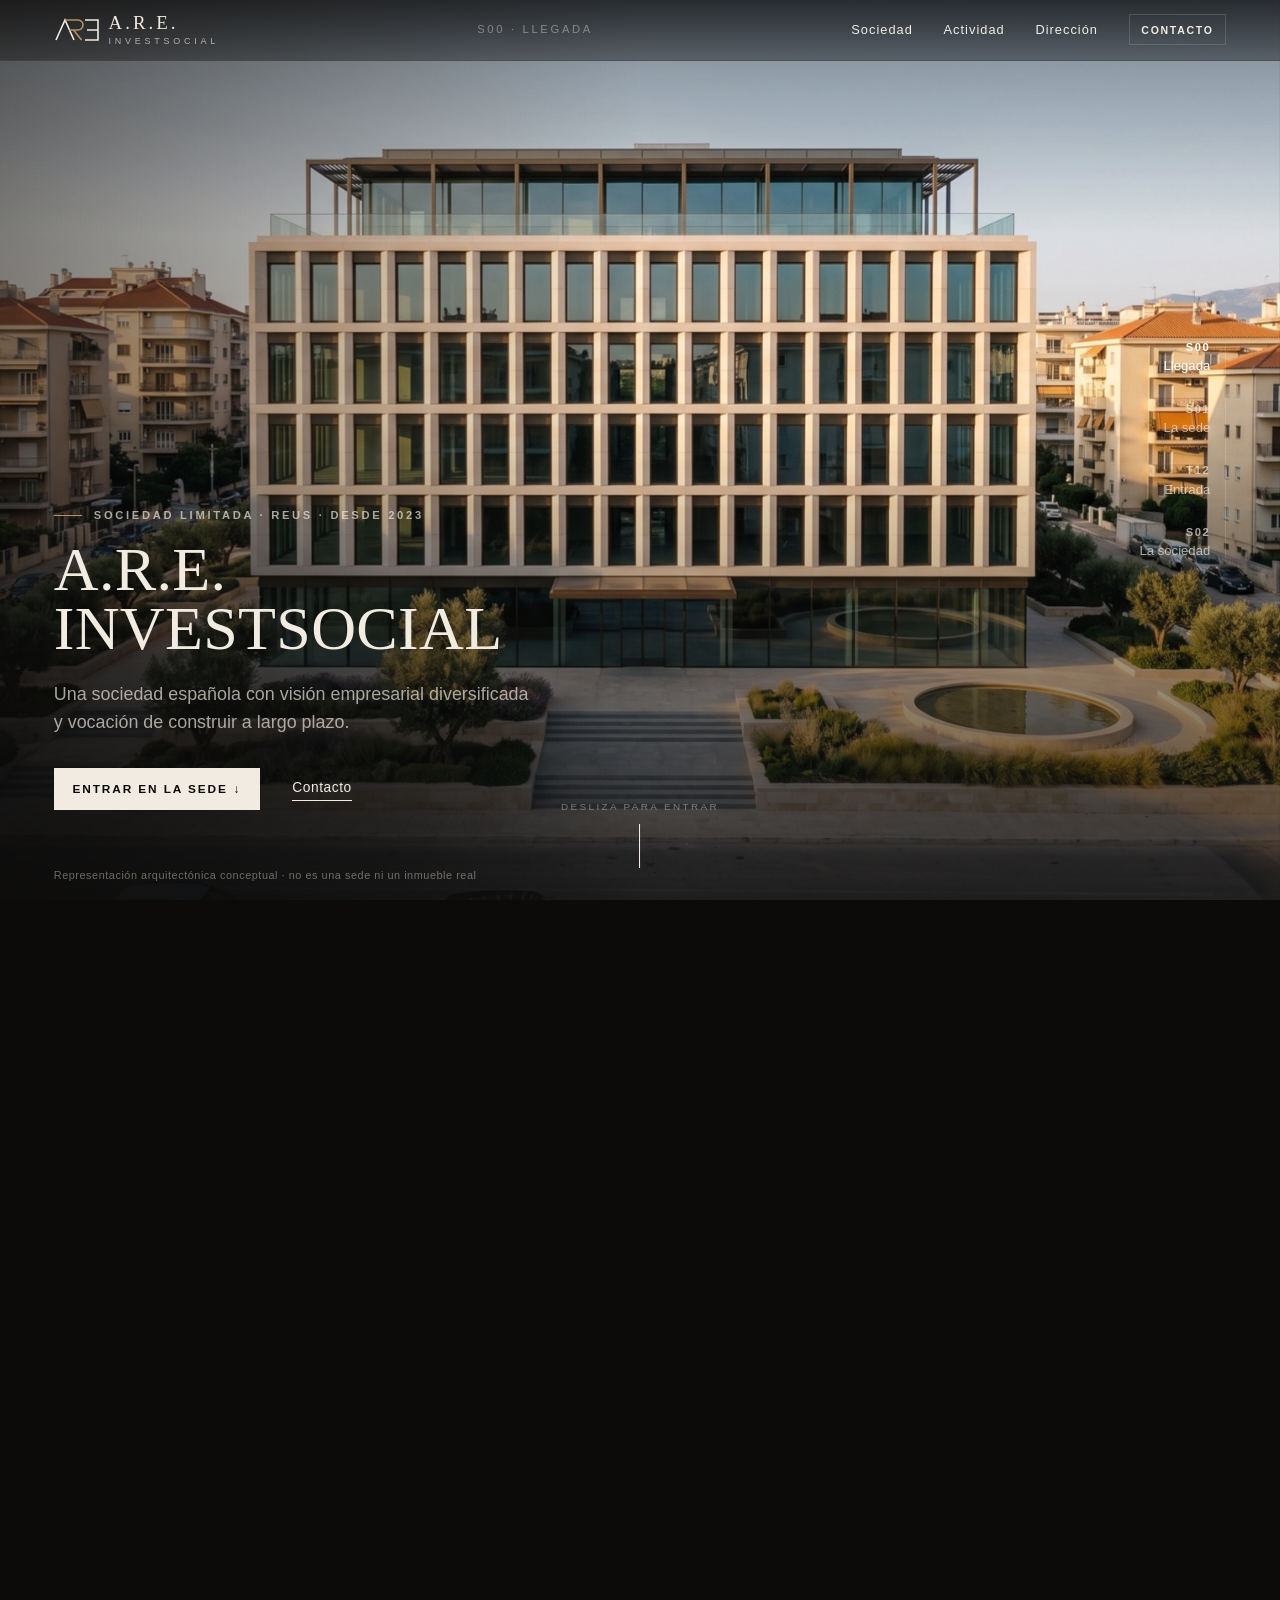
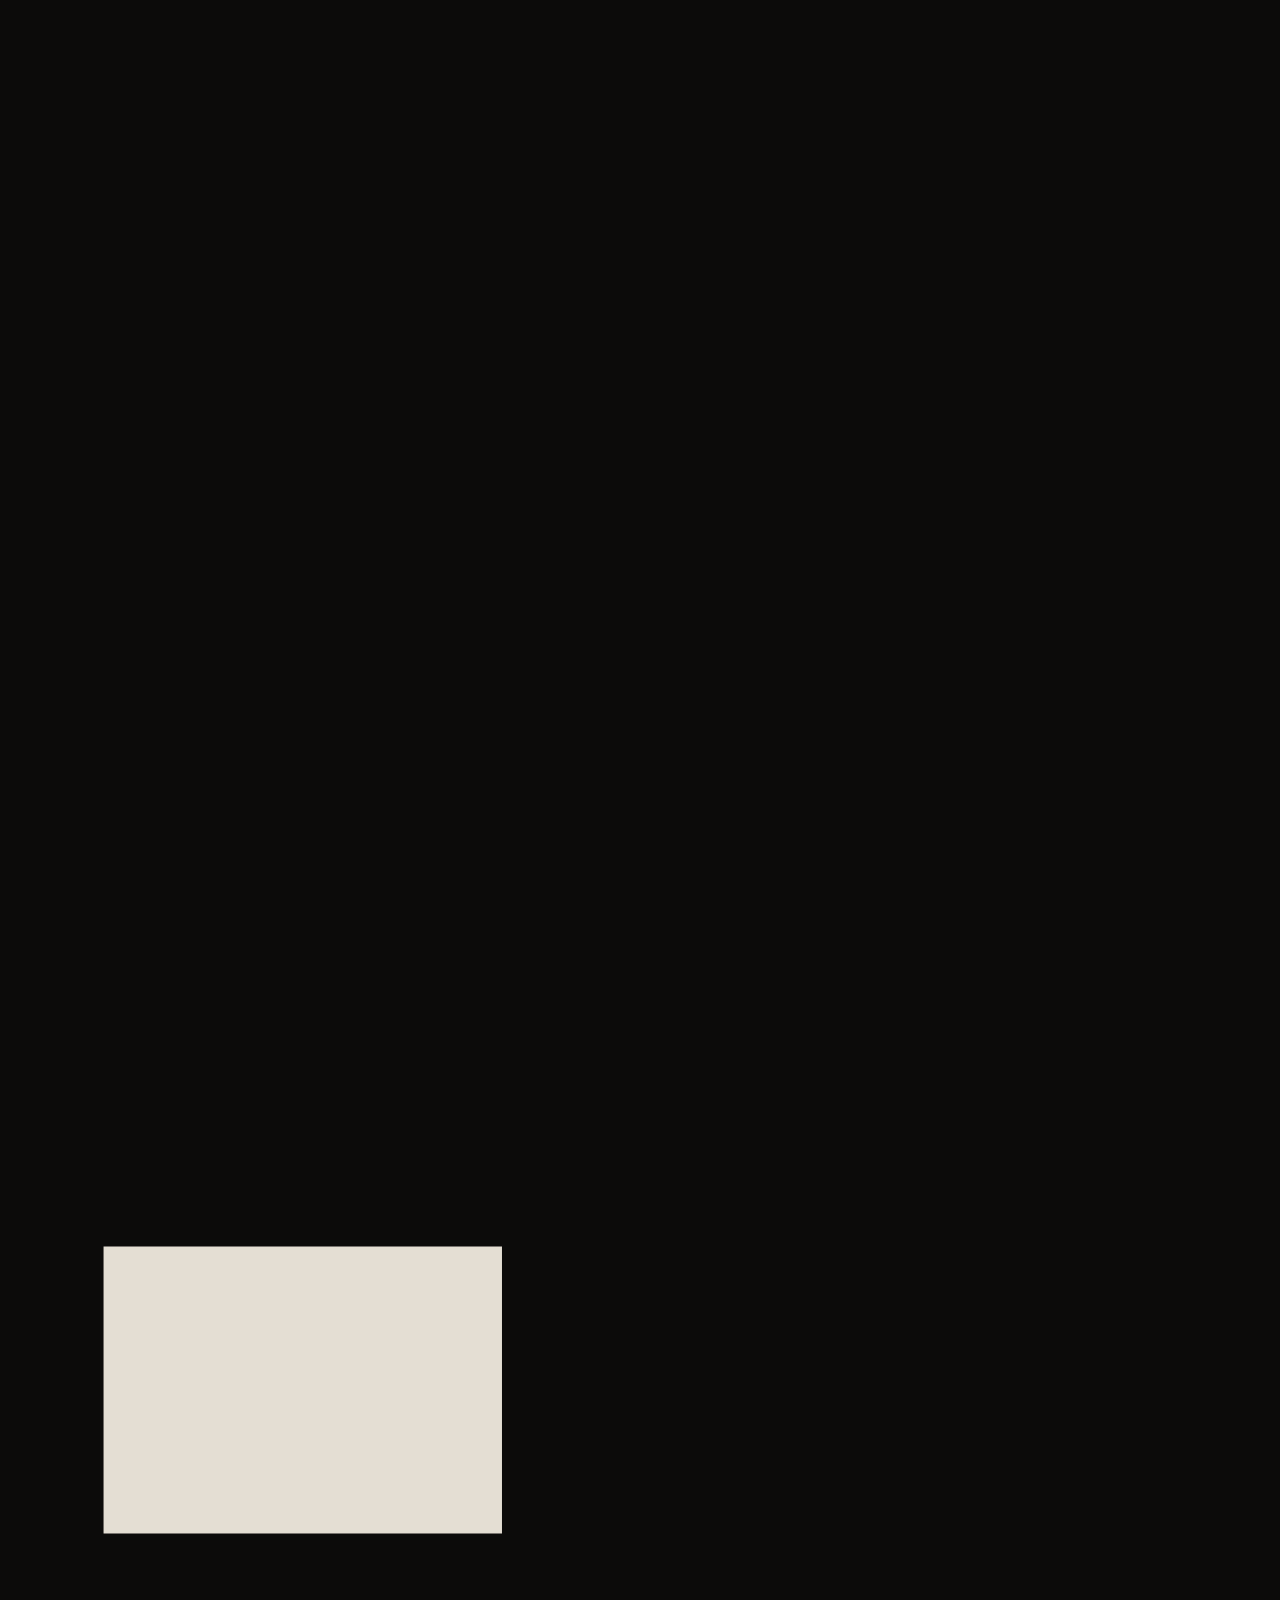
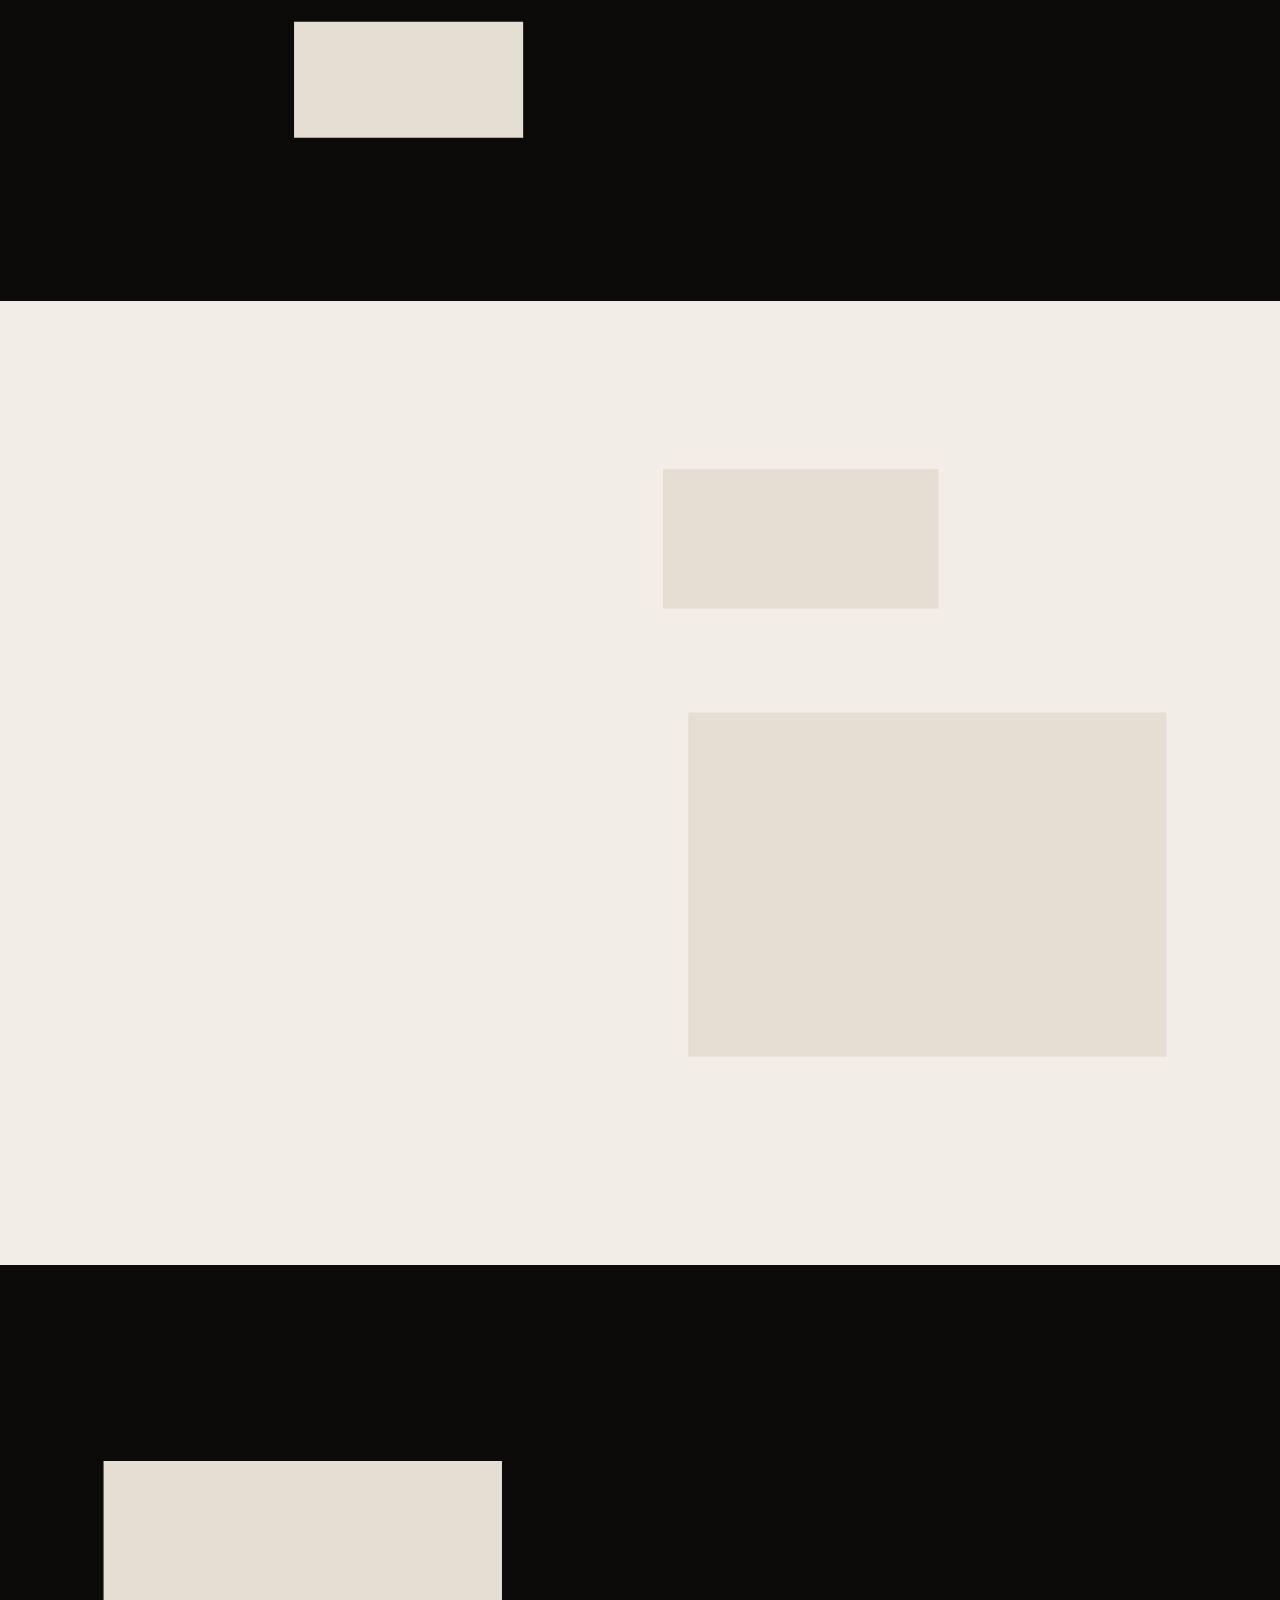
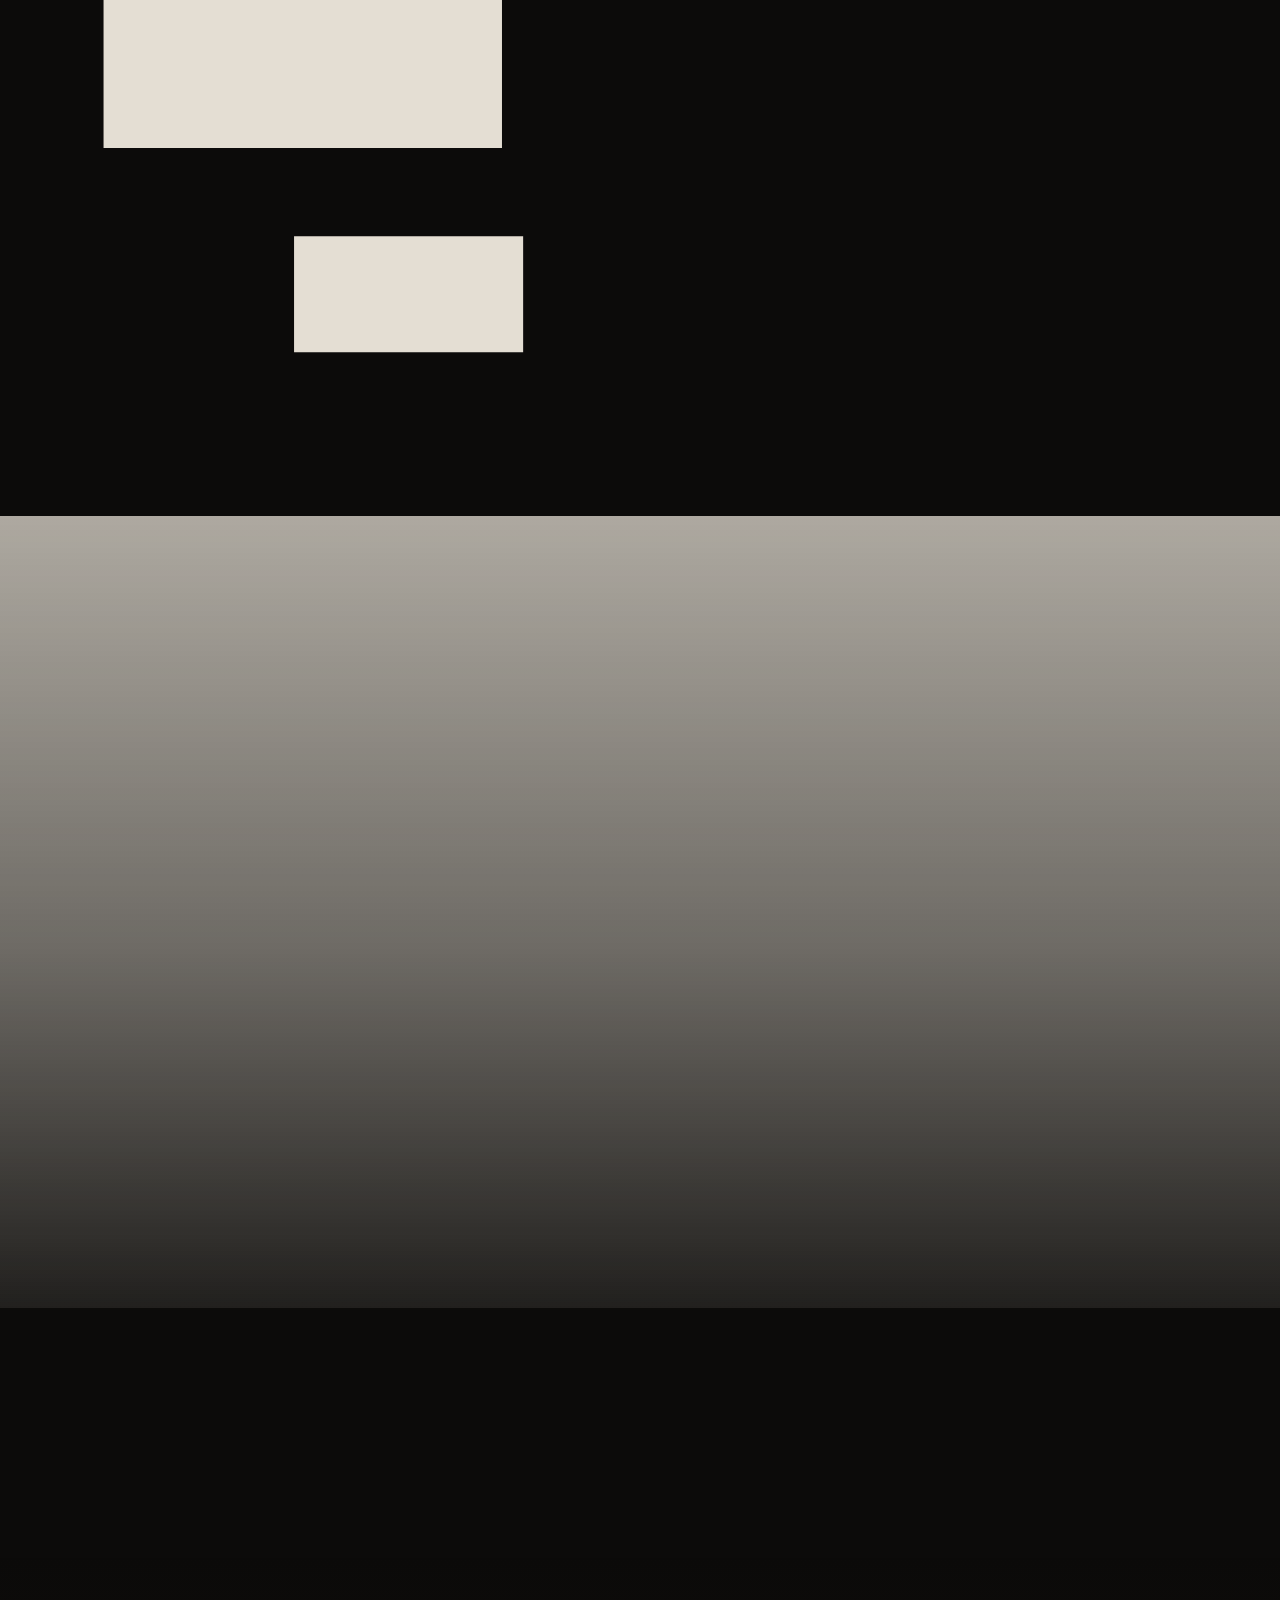
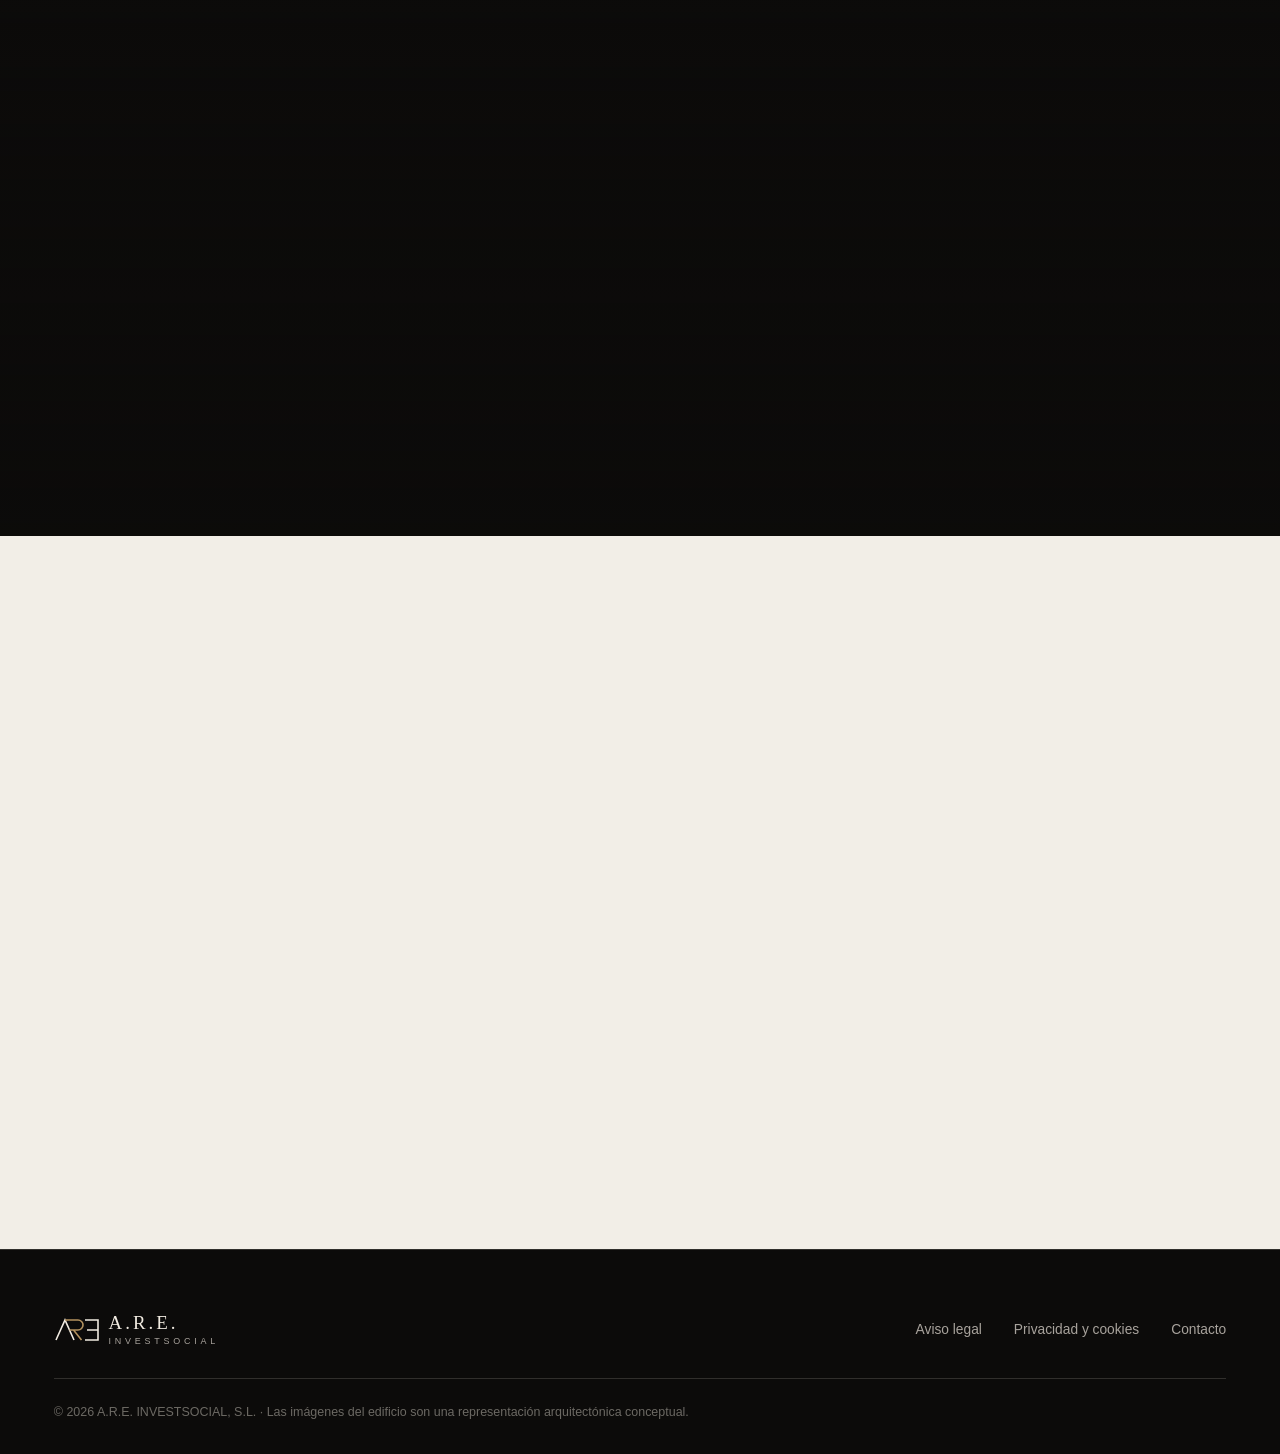
==== commit bbdba08e: "Publicación de areinvestsocial.com" ====
--- a/index.html
+++ b/index.html
@@ -6,14 +6,14 @@
   <meta http-equiv="Content-Security-Policy" content="default-src 'self'; script-src 'self'; style-src 'self'; img-src 'self' data:; media-src 'self'; font-src 'self'; connect-src 'self'; object-src 'none'; base-uri 'none'; form-action 'none'">
   <meta name="referrer" content="strict-origin-when-cross-origin">
   <title>A.R.E. INVESTSOCIAL · Sociedad limitada · Reus</title>
-  <meta name="description" content="A.R.E. INVESTSOCIAL, S.L. es una sociedad limitada española, constituida en Reus en 2023, que desarrolla proyectos empresariales propios, administra sus recursos con prudencia y trabaja con tecnología e inteligencia artificial.">
+  <meta name="description" content="A.R.E. INVESTSOCIAL, S.L. es una sociedad limitada española constituida en Reus en 2023. Conoce su objeto social, su visión empresarial y su contacto corporativo.">
   <meta name="robots" content="noindex, nofollow">
   <link rel="canonical" href="https://areinvestsocial.com/">
   <meta property="og:type" content="website">
   <meta property="og:locale" content="es_ES">
   <meta property="og:site_name" content="A.R.E. INVESTSOCIAL">
   <meta property="og:title" content="A.R.E. INVESTSOCIAL · Sociedad limitada · Reus">
-  <meta property="og:description" content="Sociedad limitada española, constituida en Reus en 2023, que desarrolla proyectos empresariales propios y trabaja con tecnología e inteligencia artificial.">
+  <meta property="og:description" content="Sociedad limitada española constituida en Reus en 2023. Información corporativa, objeto social y contacto.">
   <meta property="og:url" content="https://areinvestsocial.com/">
   <meta property="og:image" content="https://areinvestsocial.com/img/og.jpg">
   <meta property="og:image:width" content="1200">
@@ -66,7 +66,7 @@
       <div class="journey__sticky">
         <div class="stage" aria-hidden="true">
           <img class="layer" data-layer="s00" src="img/s00-aerea-hf.jpg" alt="" width="1920" height="1071" decoding="async" fetchpriority="high">
-          <img class="layer" data-layer="s01" src="img/s01-plaza.jpg" alt="" width="1376" height="768" decoding="async">
+          <img class="layer" data-layer="s01" src="img/s01-plaza.jpg" alt="" width="2752" height="1536" decoding="async">
           <img class="layer" data-layer="s03" src="img/s03-aproximacion.jpg" alt="" width="1920" height="1071" decoding="async" fetchpriority="low">
           <img class="layer" data-layer="s04" src="img/s04-acceso.jpg" alt="" width="1920" height="1085" decoding="async" fetchpriority="low">
           <img class="layer" data-layer="s02" src="img/s06-vestibulo.jpg" alt="" width="1920" height="1085" decoding="async" fetchpriority="low">
@@ -81,7 +81,7 @@
         <div class="panel panel--hero" data-in="0" data-out="0.07">
           <p class="eyebrow" data-status="fact">Sociedad limitada · Reus · desde 2023</p>
           <h1 class="display" data-status="copy">A.R.E.<br>INVESTSOCIAL</h1>
-          <p class="lead" data-status="copy">Una sociedad española que crea y sostiene proyectos propios, con recursos propios y con la tecnología como herramienta de trabajo.</p>
+          <p class="lead" data-status="copy">Una sociedad española con visión empresarial diversificada y vocación de construir a largo plazo.</p>
           <div class="panel__actions">
             <a class="btn btn--light" href="#recorrido" data-go="0.46">Entrar en la sede <span aria-hidden="true">↓</span></a>
             <a class="link" href="#contacto">Contacto</a>
@@ -98,13 +98,13 @@
         <!-- S02 · ¿Cómo está organizada? -->
         <div class="panel panel--wide" id="estructura" data-in="0.84" data-out="1.01">
           <p class="eyebrow"><span class="eyebrow__code">S02</span> La sociedad</p>
-          <h2 class="h2" data-status="copy">Una sola estructura,<br>tres áreas de trabajo.</h2>
+          <h2 class="h2" data-status="copy">Una estructura,<br>tres ámbitos de interés.</h2>
           <ol class="axes">
             <li><a href="#desarrollo"><span class="axes__floor">P1</span><span>Desarrollo empresarial</span><span class="axes__go" aria-hidden="true">→</span></a></li>
             <li data-status="copy"><a href="#capital"><span class="axes__floor">P2</span><span>Recursos propios</span><span class="axes__go" aria-hidden="true">→</span></a></li>
             <li data-status="copy"><a href="#tecnologia"><span class="axes__floor">P3</span><span>Tecnología aplicada</span><span class="axes__go" aria-hidden="true">→</span></a></li>
           </ol>
-          <p class="body body--small" data-status="copy">Las tres comparten caja, dirección y criterio: se decide con datos, se documenta y se publica solo lo que puede acreditarse.</p>
+          <p class="body body--small" data-status="copy">Estos ámbitos ordenan la presentación institucional; no implican que exista una actividad efectiva o un producto público en cada uno.</p>
         </div>
 
         <nav class="rail" aria-label="Escenas del recorrido">
@@ -115,13 +115,8 @@
           <button type="button" class="rail__step" data-go="0.9" data-scene="s02"><span class="rail__code">S02</span><span class="rail__name">La sociedad</span></button>
         </nav>
 
-        <div class="motion-note" data-motion-note hidden>
-          <p>Tu sistema tiene activado «Reducir movimiento»: verás imágenes fijas.</p>
-          <button type="button" class="btn btn--sm btn--light" data-motion-on>Activar recorrido</button>
-        </div>
         <p class="concept">Representación arquitectónica conceptual · no es una sede ni un inmueble real</p>
         <div class="scroll-cue" data-cue aria-hidden="true"><span class="scroll-cue__label">Desliza para entrar</span><span class="scroll-cue__line"><span></span></span></div>
-        <pre class="hud" data-hud hidden aria-hidden="true"></pre>
       </div>
     </section>
 
@@ -143,18 +138,13 @@
       <div class="area__body" data-reveal>
         <p class="chapter-no" aria-hidden="true">03</p>
         <p class="eyebrow"><span class="eyebrow__code">P1</span> Desarrollo empresarial</p>
-        <h2 class="h2" id="desarrollo-t" data-status="copy">Cada proyecto se prueba<br>antes de crecer.</h2>
-        <p class="text text--dark" data-status="copy">La sociedad impulsa y gestiona iniciativas propias, desde la detección de una oportunidad hasta su puesta en marcha. Trabaja por fases cortas: un prototipo de bajo coste valida la idea antes de comprometer más recursos, y el proyecto solo continúa si los datos lo justifican.</p>
-        <ol class="steps" data-status="copy">
-          <li><span>01</span>Oportunidad y viabilidad</li>
-          <li><span>02</span>Prototipo y prueba</li>
-          <li><span>03</span>Lanzamiento y operación</li>
-        </ol>
+        <h2 class="h2" id="desarrollo-t" data-status="copy">Un objeto social<br>de alcance diverso.</h2>
+        <p class="text text--dark" data-status="copy">El objeto social inscrito recoge varios ámbitos empresariales. Esta información describe el marco societario registrado; no afirma que todas esas actividades estén actualmente en ejecución ni identifica proyectos concretos.</p>
         <div class="scope">
           <p class="label" data-status="fact">Ámbitos del objeto social inscrito</p>
           <p class="text text--dark text--small" data-status="fact">Promoción inmobiliaria; asesoramiento inmobiliario; reforma, rehabilitación y construcción; compraventa e importación de vehículos; transporte de paquetería y mercancías por carretera (Registro Mercantil de Tarragona, BORME 30-03-2023 y 21-01-2026).</p>
         </div>
-        <p class="pending" data-status="copy">Iniciativas con presentación pública: en preparación.</p>
+        <p class="pending" data-status="copy">Los proyectos concretos se comunicarán cuando su actividad y la información correspondiente estén verificadas y aprobadas.</p>
       </div>
     </section>
 
@@ -167,9 +157,9 @@
       <div class="area__body" data-reveal>
         <p class="chapter-no chapter-no--dark" aria-hidden="true">04</p>
         <p class="eyebrow eyebrow--dark"><span class="eyebrow__code">P2</span> Recursos propios</p>
-        <h2 class="h2 h2--dark" id="capital-t" data-status="copy">Recursos propios,<br>con horizonte largo.</h2>
-        <p class="text" data-status="copy">La sociedad administra sus recursos propios con criterios de prudencia: cada decisión se documenta y se revisa con el tiempo.</p>
-        <p class="notice" data-status="copy"><strong>A.R.E. INVESTSOCIAL no presta servicios de inversión ni de asesoramiento financiero a terceros, no gestiona carteras ajenas, no capta fondos del público y no ofrece productos financieros.</strong> La información de esta web es institucional y no constituye una recomendación de inversión.</p>
+        <h2 class="h2 h2--dark" id="capital-t" data-status="copy">Una gestión<br>con criterio.</h2>
+        <p class="text" data-status="copy">Esta página no publica información sobre activos, inversiones u operaciones de la sociedad. Cualquier afirmación sobre actividad de inversión propia queda pendiente de verificación y aprobación.</p>
+        <p class="notice" data-status="copy"><strong>Este sitio web no ofrece productos financieros ni asesoramiento de inversión.</strong> Su contenido es institucional y no constituye una recomendación de inversión.</p>
       </div>
     </section>
 
@@ -182,10 +172,10 @@
       <div class="area__body" data-reveal>
         <p class="chapter-no" aria-hidden="true">05</p>
         <p class="eyebrow"><span class="eyebrow__code">P3</span> Tecnología aplicada</p>
-        <h2 class="h2" id="tecnologia-t" data-status="copy">La inteligencia artificial,<br>como herramienta de trabajo.</h2>
-        <p class="text text--dark" data-status="copy">La sociedad trabaja con herramientas digitales y modelos de inteligencia artificial —entre ellos Claude, de Anthropic— para programar, documentar, revisar y automatizar su propio trabajo. Nada se da por bueno sin comprobar que funciona.</p>
+        <h2 class="h2" id="tecnologia-t" data-status="copy">Tecnología con<br>criterio humano.</h2>
+        <p class="text text--dark" data-status="copy">La tecnología y la inteligencia artificial forman parte de la visión que se explora para la sociedad. No se presentan aquí productos digitales terminados ni servicios tecnológicos a terceros.</p>
         <p class="text text--dark text--small" data-status="fact">Esta misma web se ha diseñado y programado con asistencia de IA y revisión humana.</p>
-        <p class="pending" data-status="copy">Productos digitales propios: en preparación.</p>
+        <p class="pending" data-status="copy">El uso de estas herramientas en la preparación de esta web no acredita por sí solo una línea tecnológica societaria efectiva.</p>
       </div>
     </section>
 
@@ -199,9 +189,9 @@
         <p class="lead" data-status="fact">La dirección de la sociedad corresponde a su administrador, Alexandre García.</p>
         <p class="body" data-status="copy">La visión es sencilla: una sociedad sólida que combine actividad empresarial, tecnología aplicada y una gestión prudente de sus recursos, y que pueda explicar cada decisión con datos verificables.</p>
         <ul class="limits" data-status="copy">
-          <li>No captamos fondos del público.</li>
-          <li>No ofrecemos productos ni servicios financieros a terceros.</li>
-          <li>No publicamos cifras, clientes ni proyectos que no podamos acreditar.</li>
+          <li>Distinguir el objeto social de la actividad efectiva.</li>
+          <li>No atribuir a la sociedad servicios financieros no acreditados.</li>
+          <li>No publicar cifras, clientes ni proyectos sin respaldo verificable.</li>
         </ul>
       </div>
     </section>
@@ -235,7 +225,7 @@
         <div data-status="fact"><dt>Constitución</dt><dd>Reus, 7 de marzo de 2023</dd></div>
         <div data-status="fact"><dt>NIF</dt><dd>B44826394</dd></div>
         <div data-status="fact"><dt>Registro</dt><dd>R. M. de Tarragona · tomo 3361, folio 93, hoja T-60127</dd></div>
-        <div data-status="fact"><dt>Domicilio social</dt><dd>[domicilio pendiente: build de validación]</dd></div>
+        <div data-status="fact"><dt>Domicilio social</dt><dd>Calle Sant Ferran 19, planta 1, puerta 2, 43202 Reus (Tarragona), España</dd></div>
       </dl>
     </section>
   </main>
@@ -251,7 +241,6 @@
     </div>
     <div class="site-footer__row site-footer__row--meta">
       <p>© 2026 A.R.E. INVESTSOCIAL, S.L. · Las imágenes del edificio son una representación arquitectónica conceptual.</p>
-      <button type="button" class="toggle" data-motion-toggle aria-pressed="true"><i aria-hidden="true"></i><span data-motion-label>Movimiento completo</span></button>
     </div>
   </footer>
 </body>
--- a/assets/css/site.css
+++ b/assets/css/site.css
@@ -1,7 +1,12 @@
 /* A.R.E. — versión maestra. Tokens en tokens.css. Sin dependencias ni recursos de terceros. */
 *,*::before,*::after{box-sizing:border-box}
 html{background:var(--ink);color:var(--on-dark);font-family:var(--f-text);font-size:16px;-webkit-text-size-adjust:100%;scroll-behavior:smooth}
-@media (prefers-reduced-motion:reduce){html{scroll-behavior:auto}}
+@media (prefers-reduced-motion:reduce){
+  html{scroll-behavior:auto}
+  .intro{display:none}
+  .panel,.reveal,.mask,.area__detail img,.closing__img img,.area__img img,.vision__img img{transition:none;animation:none;transform:none;clip-path:none}
+  .scroll-cue span,.scroll-cue__line span,.is-ready .panel--hero.is-on>*{animation:none}
+}
 body{margin:0;line-height:1.55;-webkit-font-smoothing:antialiased;text-rendering:optimizeLegibility}
 img{display:block;max-width:100%}
 a{color:inherit}
@@ -77,8 +82,6 @@
 .rail__step[aria-current="step"],.rail__step:hover{color:var(--on-dark)}
 .rail__code{font-size:var(--t-label);letter-spacing:.14em;font-weight:600}
 .rail__name{font-size:.82rem}
-.motion-note{position:absolute;left:var(--gutter);top:86px;display:flex;gap:var(--s-4);align-items:center;flex-wrap:wrap;padding:10px 12px 10px 16px;border:1px solid var(--line-dark);background:rgba(12,11,10,.72);-webkit-backdrop-filter:blur(8px);backdrop-filter:blur(8px);font-size:var(--t-small);max-width:34rem;z-index:6}
-.motion-note[hidden]{display:none}
 .concept{position:absolute;left:var(--gutter);bottom:var(--s-4);font-size:.68rem;letter-spacing:.05em;color:var(--on-dark-3);max-width:70%}
 .scroll-cue{position:absolute;left:50%;bottom:var(--s-6);width:1px;height:44px;background:var(--line-dark);overflow:hidden;transition:opacity var(--d-2)}
 .scroll-cue.is-off{opacity:0}
@@ -132,10 +135,6 @@
 .site-footer__links{display:flex;gap:var(--s-6);flex-wrap:wrap;font-size:.86rem}
 .site-footer__links a{text-decoration:none;color:var(--on-dark-2)}
 .site-footer__links a:hover{color:var(--on-dark)}
-.toggle{display:inline-flex;align-items:center;gap:.6em;background:none;border:0;color:var(--on-dark-2);font:inherit;font-size:.78rem;cursor:pointer;padding:0}
-.toggle i{width:28px;height:16px;border-radius:999px;border:1px solid var(--on-dark-3);position:relative}
-.toggle i::after{content:"";position:absolute;top:2px;left:2px;width:10px;height:10px;border-radius:50%;background:var(--on-dark-3);transition:transform var(--d-2) var(--ease-out),background var(--d-2)}
-.toggle[aria-pressed="true"] i::after{transform:translateX(12px);background:var(--bronze)}
 
 /* ── Revelado (solo lo que aún no se ve; sin JS todo es visible) ── */
 .reveal{opacity:0;transform:translate3d(0,26px,0);transition:opacity 1s var(--ease-out),transform 1s var(--ease-out)}
@@ -168,7 +167,6 @@
   .rail{right:12px;gap:var(--s-4);padding-right:12px}
   .rail__name{display:none}
   .concept{left:16px;max-width:calc(100% - 32px);font-size:.62rem}
-  .motion-note{left:16px;right:16px;top:70px}
   .facts>div{grid-template-columns:1fr;gap:2px}
   .vision{min-height:76vh}
 }
